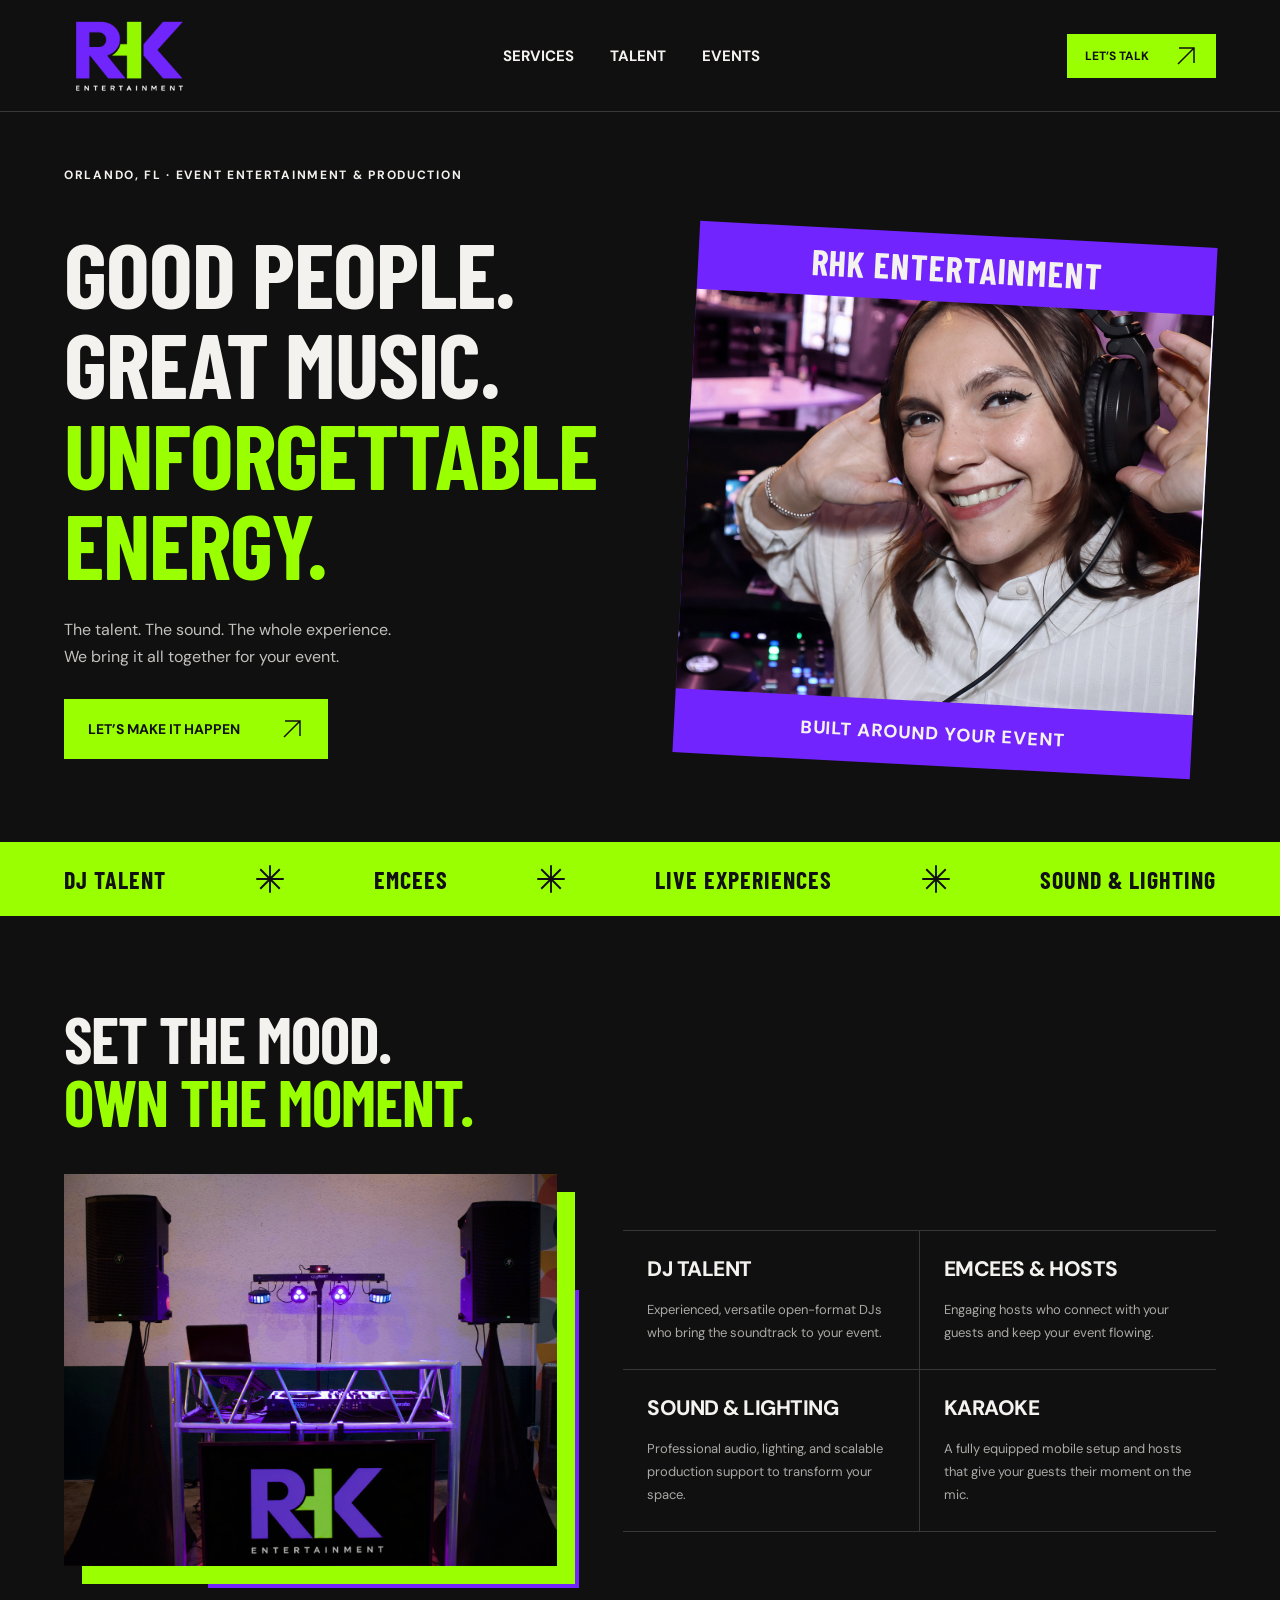
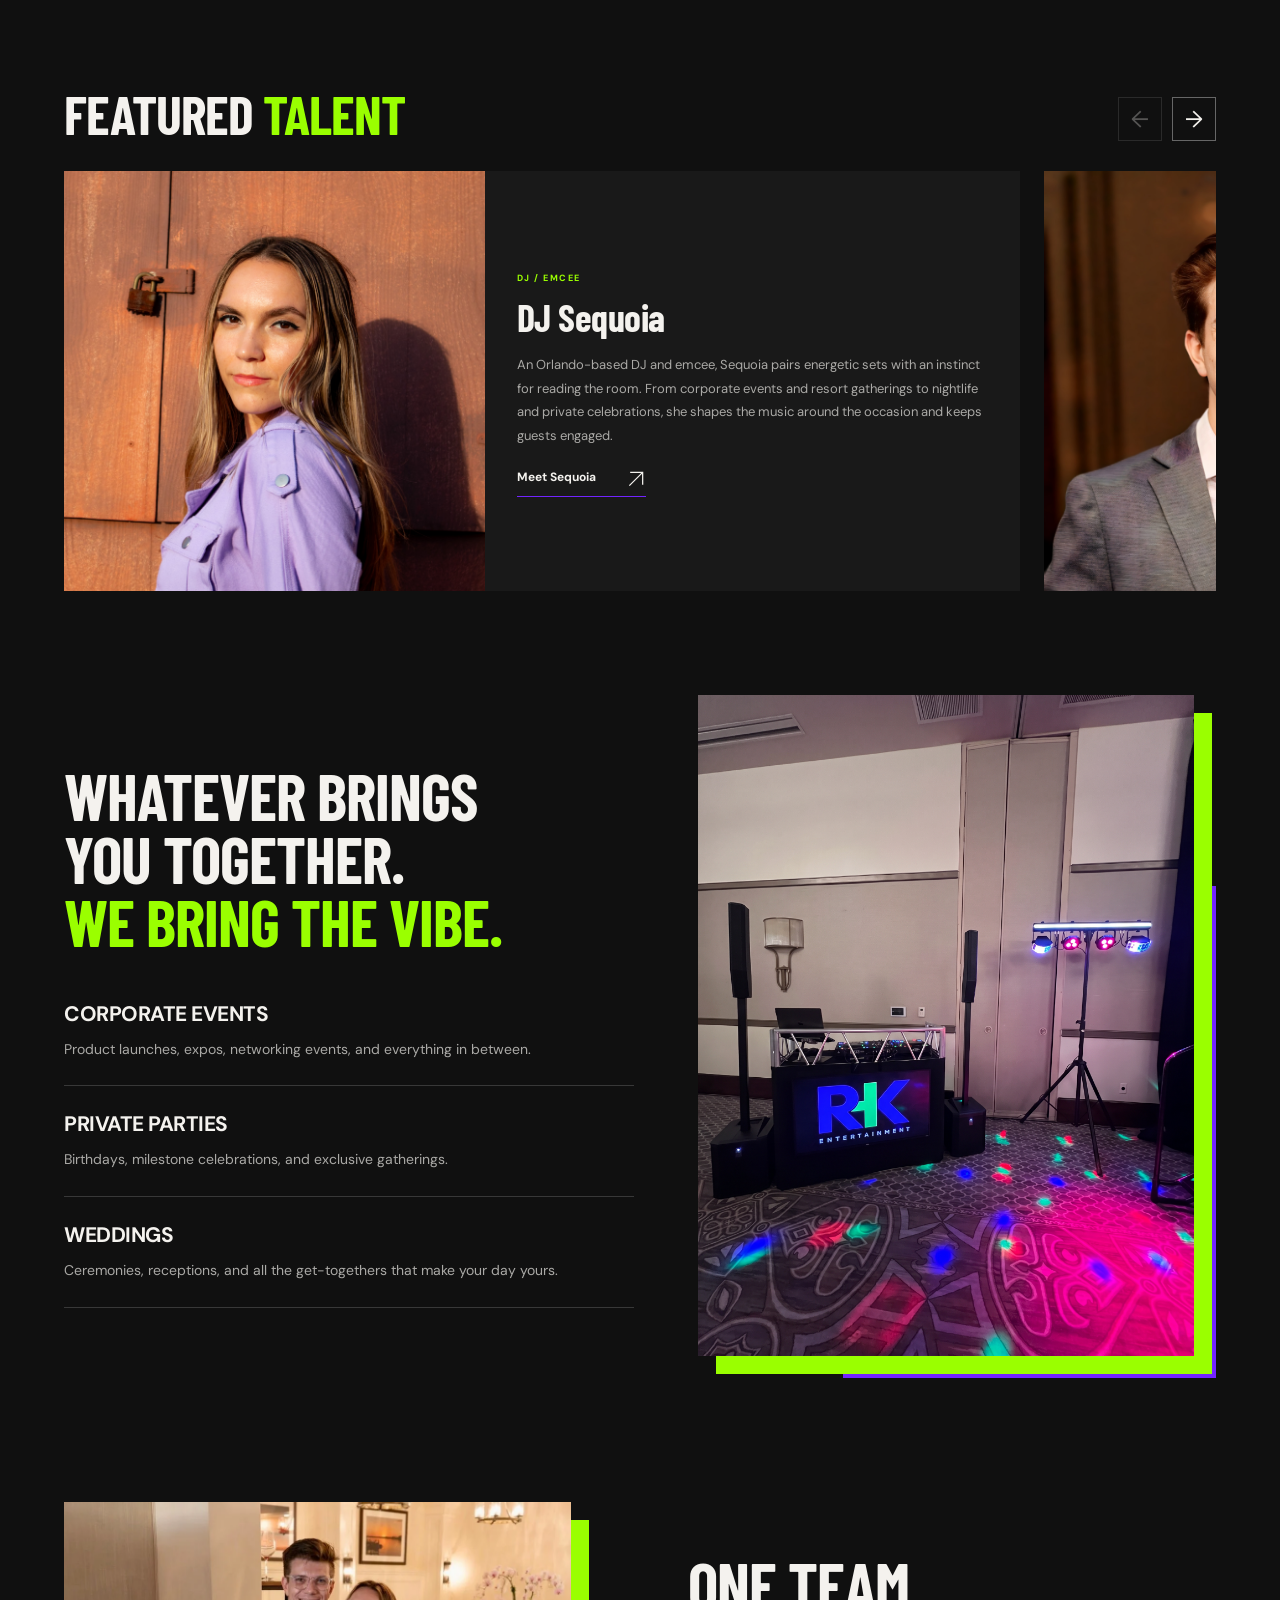
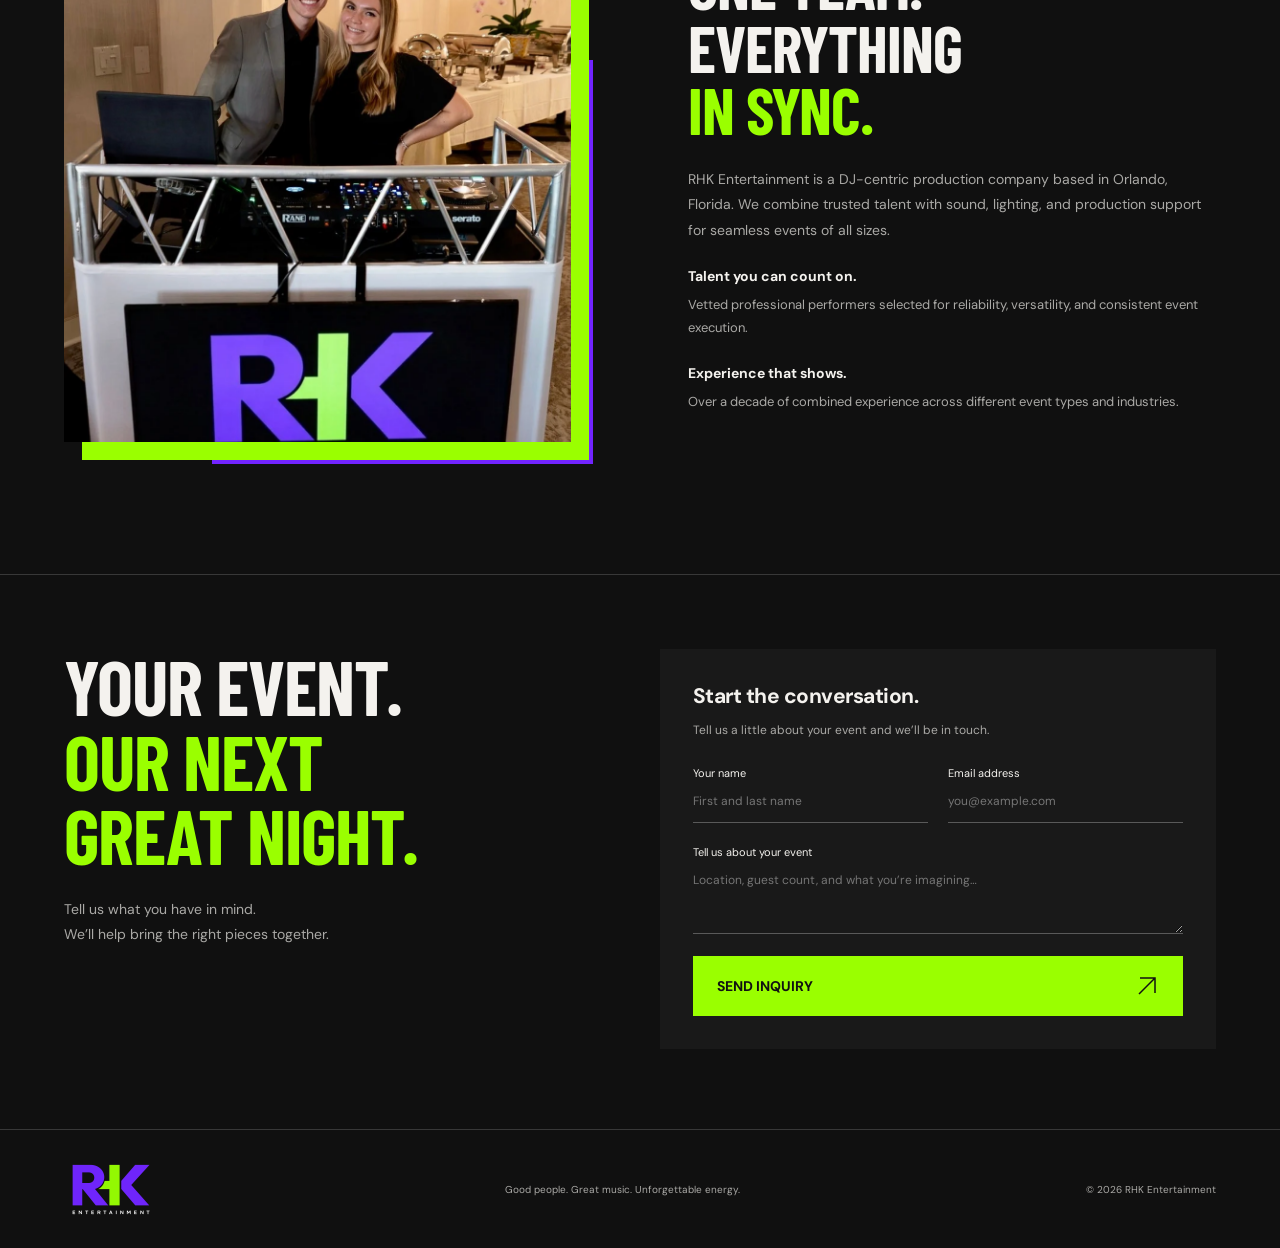
==== index.html @ c1dd676e "Use transparent RHK favicon artwork" ====
<!doctype html>
<html lang="en"><head><meta charset="utf-8"><meta name="viewport" content="width=device-width, initial-scale=1"><meta name="description" content="RHK Entertainment brings DJs, emcees, sound, lighting, and production support to corporate events, private parties, and weddings in Orlando."><title>RHK Entertainment | Event Entertainment & Production</title><link rel="stylesheet" href="styles.css?v=events-compact-5">
<meta property="og:type" content="website">
<meta property="og:site_name" content="RHK Entertainment">
<meta property="og:title" content="RHK Entertainment | Event Entertainment &amp; Production">
<meta property="og:description" content="DJs, emcees, sound, lighting, and production for your next event.">
<meta property="og:image" content="https://main.d2kt6xsh0wzkh1.amplifyapp.com/assets/rhk-share-logo.png">
<meta property="og:image:type" content="image/png">
<meta property="og:image:width" content="3040">
<meta property="og:image:height" content="1856">
<meta property="og:image:alt" content="RHK Entertainment logo on a black background">
<meta name="twitter:card" content="summary_large_image">
<meta name="twitter:title" content="RHK Entertainment | Event Entertainment &amp; Production">
<meta name="twitter:description" content="DJs, emcees, sound, lighting, and production for your next event.">
<meta name="twitter:image" content="https://main.d2kt6xsh0wzkh1.amplifyapp.com/assets/rhk-share-logo.png">
<meta name="twitter:image:alt" content="RHK Entertainment logo on a black background">
<link rel="icon" type="image/png" sizes="32x32" href="assets/favicon-32.png?v=2">
<link rel="apple-touch-icon" sizes="180x180" href="assets/apple-touch-icon.png?v=2">
</head>
<body>
<header><a class="brand" href="#home" aria-label="RHK Entertainment home"><img src="assets/logo-white.png" alt="RHK Entertainment"></a><nav aria-label="Main navigation"><a href="#services">SERVICES</a><a href="#talent">TALENT</a><a href="#events">EVENTS</a></nav><a class="button small" href="#contact">LET’S TALK <svg class="icon icon-arrow" viewBox="0 0 24 24" fill="none" stroke="currentColor" stroke-width="1.5" aria-hidden="true" focusable="false"><path d="M4 20 20 4M5 4h15v15"/></svg></a></header>
<main><section class="hero wrap" id="home"><div class="eyebrow">ORLANDO, FL · EVENT ENTERTAINMENT & PRODUCTION</div><div class="hero-grid"><div><h1>Good people.<br>Great music.<br><em>Unforgettable<br>energy.</em></h1><p class="intro">The talent. The sound. The whole experience.<br>We bring it all together for your event.</p><a class="button" href="#contact">LET’S MAKE IT HAPPEN <svg class="icon icon-arrow" viewBox="0 0 24 24" fill="none" stroke="currentColor" stroke-width="1.5" aria-hidden="true" focusable="false"><path d="M4 20 20 4M5 4h15v15"/></svg></a></div><div class="hero-art"><div class="image-top"><span>RHK ENTERTAINMENT</span></div><div class="photo dj" role="img" aria-label="DJ performing at a live event with purple lighting"></div><div class="image-bottom"><span>BUILT AROUND YOUR EVENT</span></div></div></div></section>
<div class="ticker" aria-label="DJ talent, emcees, live experiences"><span>DJ TALENT</span><svg class="icon icon-star" viewBox="0 0 24 24" fill="none" stroke="currentColor" stroke-width="1.5" aria-hidden="true" focusable="false"><path d="M12 1v22M1 12h22M4.2 4.2l15.6 15.6M4.2 19.8 19.8 4.2"/></svg><span>EMCEES</span><svg class="icon icon-star" viewBox="0 0 24 24" fill="none" stroke="currentColor" stroke-width="1.5" aria-hidden="true" focusable="false"><path d="M12 1v22M1 12h22M4.2 4.2l15.6 15.6M4.2 19.8 19.8 4.2"/></svg><span>LIVE EXPERIENCES</span><svg class="icon icon-star" viewBox="0 0 24 24" fill="none" stroke="currentColor" stroke-width="1.5" aria-hidden="true" focusable="false"><path d="M12 1v22M1 12h22M4.2 4.2l15.6 15.6M4.2 19.8 19.8 4.2"/></svg><span>SOUND & LIGHTING</span></div>
<section class="wrap services" id="services"><div class="section-head"><div><h2>SET THE MOOD.<br><span>OWN THE MOMENT.</span></h2></div></div><div class="services-layout"><div class="section-photo-frame services-photo-frame"><img class="services-image" src="assets/services-setup.png" alt="RHK Entertainment DJ booth with speakers and purple lighting" loading="lazy"></div><div class="service-grid"><article><h3>DJ TALENT</h3><p>Experienced, versatile open-format DJs who bring the soundtrack to your event.</p></article><article><h3>EMCEES & HOSTS</h3><p>Engaging hosts who connect with your guests and keep your event flowing.</p></article><article><h3>SOUND & LIGHTING</h3><p>Professional audio, lighting, and scalable production support to transform your space.</p></article><article><h3>KARAOKE</h3><p>A fully equipped mobile setup and hosts that give your guests their moment on the mic.</p></article></div></div></section>
<section class="wrap talent" id="talent" aria-labelledby="talent-title"><div class="talent-heading"><div><h2 id="talent-title">FEATURED <em>TALENT</em></h2></div><div class="talent-controls"><button type="button" id="talent-prev" aria-label="Previous artist" aria-controls="talent-track">←</button><button type="button" id="talent-next" aria-label="Next artist" aria-controls="talent-track">→</button></div></div><div class="talent-track" id="talent-track" tabindex="0" role="region" aria-label="Featured artists — scroll horizontally"><article class="talent-card"><img class="talent-photo sequoia-photo" src="assets/sequoia-portrait.jpg" alt="DJ Sequoia wearing a purple jacket" loading="lazy" width="2048" height="1737"><div class="talent-bio"><span class="talent-role">DJ / EMCEE</span><h3>DJ Sequoia</h3><p>An Orlando-based DJ and emcee, Sequoia pairs energetic sets with an instinct for reading the room. From corporate events and resort gatherings to nightlife and private celebrations, she shapes the music around the occasion and keeps guests engaged.</p><a href="https://www.djsequoia.com/" target="_blank" rel="noopener noreferrer">Meet Sequoia <svg class="icon icon-arrow" viewBox="0 0 24 24" fill="none" stroke="currentColor" stroke-width="1.5" aria-hidden="true" focusable="false"><path d="M4 20 20 4M5 4h15v15"/></svg></a></div></article><article class="talent-card"><img class="talent-photo alec-photo" src="assets/alec-portrait.png" alt="Alec Jones smiling in a gray suit" loading="lazy" width="1000" height="1000"><div class="talent-bio"><span class="talent-role">EMCEE / HOST</span><h3>Alec Jones</h3><p>Alec Jones is an engaging emcee and host who brings warmth, confidence, and clear communication to every event. He keeps programs moving, connects with the room, and helps create a welcoming experience for guests from the first introduction to the final moment.</p></div></article></div></section>
<section class="events" id="events"><div class="wrap"><div class="events-grid"><div class="events-copy"><h2>WHATEVER BRINGS<br>YOU TOGETHER.<br><em>WE BRING THE VIBE.</em></h2><div class="event-list"><article><div><h3>CORPORATE EVENTS</h3><p>Product launches, expos, networking events, and everything in between.</p></div></article><article><div><h3>PRIVATE PARTIES</h3><p>Birthdays, milestone celebrations, and exclusive gatherings.</p></div></article><article><div><h3>WEDDINGS</h3><p>Ceremonies, receptions, and all the get-togethers that make your day yours.</p></div></article></div></div><div class="section-photo-frame events-photo-frame"><img class="events-image" src="assets/events-setup.png" alt="RHK Entertainment event setup with colorful lighting across the dance floor" loading="lazy"></div></div></div></section>
<section class="wrap about" id="about"><div class="about-images single-about-photo"><div class="photo team-photo" role="img" aria-label="Alec Jones and DJ Sequoia together behind the DJ booth at an event"></div></div><div class="about-copy"><h2>ONE TEAM.<br>EVERYTHING<br><span>IN SYNC.</span></h2><div class="about-text"><p>RHK Entertainment is a DJ-centric production company based in Orlando, Florida. We combine trusted talent with sound, lighting, and production support for seamless events of all sizes.</p><div class="about-point"><b>Talent you can count on.</b><p>Vetted professional performers selected for reliability, versatility, and consistent event execution.</p></div><div class="about-point"><b>Experience that shows.</b><p>Over a decade of combined experience across different event types and industries.</p></div></div></div></section>
<section class="contact wrap" id="contact"><div><h2>YOUR EVENT.<br><em>OUR NEXT<br>GREAT NIGHT.</em></h2><p>Tell us what you have in mind.<br>We’ll help bring the right pieces together.</p></div><form id="inquiry"><div class="form-top"><h3>Start the conversation.</h3><p>Tell us a little about your event and we’ll be in touch.</p></div><div class="form-row"><label>Your name<input name="name" autocomplete="name" placeholder="First and last name" required></label><label>Email address<input type="email" name="email" autocomplete="email" placeholder="you@example.com" required></label></div><label>Tell us about your event<textarea name="details" rows="3" placeholder="Location, guest count, and what you’re imagining…" required></textarea></label><button class="button" type="submit">SEND INQUIRY <svg class="icon icon-arrow" viewBox="0 0 24 24" fill="none" stroke="currentColor" stroke-width="1.5" aria-hidden="true" focusable="false"><path d="M4 20 20 4M5 4h15v15"/></svg></button><p id="form-status" role="status" aria-live="polite"></p></form></section></main>
<footer class="wrap"><img src="assets/logo-white.png" alt="RHK Entertainment"><p>Good people. Great music. Unforgettable energy.</p><span>© <span id="year">2026</span> RHK Entertainment</span></footer><script src="script.js?v=contact-4"></script></body></html>
---- styles.css ----
@import url('https://fonts.googleapis.com/css2?family=Barlow+Condensed:wght@600;700;800&family=DM+Sans:wght@400;500;600;700;800&display=swap');
:root{--bg:#101010;--panel:#191919;--ink:#f4f2ee;--muted:#aaa9a6;--lime:#9aff00;--purple:#7224ff;--line:#383838}*{box-sizing:border-box}html{scroll-behavior:smooth;scroll-padding-top:100px}body{margin:0;background:var(--bg);color:var(--ink);font-family:'DM Sans',Arial,sans-serif}a{color:inherit;text-decoration:none}button,input,select,textarea{font:inherit}a:focus-visible,button:focus-visible{outline:3px solid var(--lime);outline-offset:6px}.wrap{max-width:1360px;padding:0 64px;margin:auto}header{height:112px;display:flex;align-items:center;justify-content:space-between;gap:32px;padding:16px 64px;border-bottom:1px solid var(--line);max-width:1536px;margin:auto}.brand img{width:132px;display:block}nav{display:flex;gap:36px;font-size:13px}nav a:hover{color:var(--lime)}.button{display:inline-flex;justify-content:space-between;align-items:center;gap:40px;background:var(--lime);color:#111;padding:18px 24px;font-weight:700;font-size:14px;border:0;cursor:pointer}.button:hover{background:#b4ff40}.button span{font-size:22px}.button.small{padding:10px 18px;font-size:12px;gap:25px}.hero{padding-top:54px;padding-bottom:76px}.eyebrow{font-size:10px;font-weight:700;letter-spacing:1.9px;display:flex;align-items:center;gap:10px}.dot{width:7px;height:7px;background:var(--lime);border-radius:50%}.hero-grid{display:grid;grid-template-columns:1.08fr 1fr;gap:50px;align-items:center;margin-top:34px}h1,h2,h3,p{margin:0}h1,h2{font-family:'Barlow Condensed','Arial Narrow',Impact,sans-serif;font-weight:700;letter-spacing:-1px;line-height:.98}h1{font-size:clamp(65px,7.2vw,104px);text-transform:uppercase}em{font-style:normal;color:var(--lime)}.intro{font-size:16px;line-height:1.7;color:#c3c1be;margin:28px 0}.hero-art{position:relative;transform:rotate(3deg);margin:15px 12px 0 0;background:var(--purple)}.image-top,.image-bottom{display:flex;justify-content:space-between;padding:17px 20px;font-size:10px;font-weight:700;letter-spacing:1.8px}.image-bottom{padding:21px 20px}.photo{background-image:url('assets/flyer.png');background-repeat:no-repeat;background-size:365% auto}.dj{height:400px;background-position:10.5% 43%;filter:saturate(.8)}.art-label{position:absolute;bottom:61px;left:-30px;padding:14px 20px;background:var(--lime);color:#111;font-family:'Barlow Condensed',Impact,sans-serif;font-size:31px;line-height:.95;transform:rotate(-7deg)}.art-label b{font-size:43px}.ticker{display:flex;justify-content:space-around;align-items:center;gap:24px;padding:22px 32px;background:var(--lime);color:#111;font-family:'Barlow Condensed',Impact,sans-serif;font-size:24px;font-weight:700;letter-spacing:1px}.ticker i{font-style:normal;font-size:30px}.services{padding-top:92px;padding-bottom:100px}.section-head{display:flex;justify-content:space-between;align-items:end;gap:40px}h2{font-size:64px;margin-top:24px}h2 span{color:#92928d}.section-head>p{max-width:310px;font-size:15px;line-height:1.8;color:var(--muted)}.service-grid{display:grid;grid-template-columns:repeat(4,1fr);margin-top:50px;border-top:1px solid var(--line);border-bottom:1px solid var(--line)}.service-grid article{padding:28px 23px 30px;border-right:1px solid var(--line)}.service-grid article:first-child{padding-left:0}.service-grid article:last-child{border:0}.number{color:var(--lime);font-size:12px}h3{font-size:21px;letter-spacing:-.5px}.service-grid h3{margin:26px 0 15px}.service-grid p{font-size:13px;line-height:1.8;color:var(--muted);min-height:94px}.service-word{font-size:9px;letter-spacing:1.3px;display:block;margin-top:28px;font-weight:700}.events{background:var(--bg);padding:12px 0 14px}.events-grid{display:grid;grid-template-columns:1.15fr 1fr;gap:70px}.events h2{font-size:64px}.event-list article{display:flex;gap:25px;padding:24px 0;border-bottom:1px solid var(--line)}.event-list article:first-child{padding-top:14px}.event-list article>span{font-size:11px;padding-top:5px;color:var(--lime)}.event-list p{font-size:14px;line-height:1.7;margin-top:10px;color:var(--muted)}.about{display:grid;grid-template-columns:1fr 1fr;gap:95px;padding-top:110px;padding-bottom:110px;align-items:center}.about-images{position:relative;min-height:500px}.host{position:absolute;width:79%;height:320px;left:0;top:0;background-position:49.8% 41%}.gear{position:absolute;width:72%;height:245px;right:0;bottom:28px;background-position:89% 42%;border:9px solid var(--bg)}.about-images>span{position:absolute;bottom:0;font-size:9px;letter-spacing:1.6px;color:var(--muted)}.about h2{margin-bottom:25px}.about p{font-size:14px;line-height:1.8;color:var(--muted)}.about-point{margin-top:22px}.about-point b{font-size:14px}.about-point p{margin-top:7px;font-size:13px}.contact{padding-top:74px;padding-bottom:80px;border-top:1px solid var(--line);display:grid;grid-template-columns:1fr 1.1fr;gap:90px}.contact h2{font-size:76px}.contact p{font-size:14px;line-height:1.8;color:var(--muted);margin-top:24px}.phone{display:block;font-size:23px;margin-top:28px}.location{font-size:10px;letter-spacing:1.6px;display:block;margin-top:18px;color:var(--muted)}form{background:var(--panel);padding:33px}.form-top p{font-size:12px;margin:10px 0 24px}.form-row{display:grid;grid-template-columns:1fr 1fr;gap:20px}label{display:block;font-size:11px;margin-bottom:22px}input,select,textarea{display:block;width:100%;min-width:0;color:var(--ink);background:transparent;border:0;border-bottom:1px solid #595959;border-radius:0;padding:13px 0;font-size:12px;outline-offset:3px}select option{background:#222}textarea{resize:vertical}input:focus,select:focus,textarea:focus{outline:1px solid var(--lime)}form .button{width:100%}#form-status:empty{display:none}footer{display:flex;align-items:center;justify-content:space-between;gap:25px;padding-top:30px!important;padding-bottom:30px!important;border-top:1px solid var(--line)}footer img{width:95px}footer p,footer>span{font-size:10px;color:var(--muted)}
@media(min-width:1400px){.dj{height:450px}}@media(max-width:1050px){.wrap{padding-left:35px;padding-right:35px}header{padding:16px 35px}.hero-grid{gap:30px}h1{font-size:76px}.dj{height:330px}.service-grid{grid-template-columns:repeat(2,1fr)}.service-grid article{padding:25px!important;border-bottom:1px solid var(--line)}.service-grid article:nth-child(2){border-right:0}.service-grid p{min-height:0}.about{gap:40px}.events-grid{gap:35px}.contact{gap:35px}.contact h2{font-size:64px}}@media(max-width:700px){html{scroll-padding-top:20px}.wrap{padding-left:24px;padding-right:24px}header{height:91px;padding:12px 24px;gap:15px}.brand img{width:106px}nav{display:none}.hero{padding-top:35px;padding-bottom:48px}.eyebrow{font-size:8px;letter-spacing:1.1px}.hero-grid{grid-template-columns:1fr;gap:40px;margin-top:28px}h1{font-size:clamp(58px,13vw,85px)}.intro{font-size:14px}.hero-art{margin:0 7px 0 14px}.dj{height:310px;background-position:10.5% 42%}.art-label{left:-20px}.ticker{flex-wrap:wrap;gap:12px 24px;padding:18px;font-size:18px}.ticker i{display:block;flex-shrink:0}.services{padding-top:56px;padding-bottom:56px}.section-head{display:block}.section-head>p{margin-top:24px}h2,.events h2{font-size:52px}.service-grid{margin-top:30px}.service-grid article{padding:22px 12px!important}.service-grid h3{font-size:18px}.service-grid p{font-size:12px}.service-word{font-size:8px;letter-spacing:.5px}.events{padding:8px 0}.events-grid{grid-template-columns:1fr;gap:24px}.about{grid-template-columns:1fr;padding-top:60px;padding-bottom:60px;gap:36px}.about-images{min-height:380px}.host{height:260px}.gear{height:210px}.contact{grid-template-columns:1fr;gap:35px;padding-top:50px;padding-bottom:50px}.contact h2{font-size:62px}form{padding:25px 20px}.form-row{gap:15px}footer{flex-wrap:wrap}footer p{max-width:170px}footer>span{width:100%}}@media(prefers-reduced-motion:reduce){html{scroll-behavior:auto}}

/* Featured artist carousel */
.talent{padding-top:0;padding-bottom:76px}.talent-heading{display:flex;justify-content:space-between;align-items:end;gap:20px;margin-bottom:30px}.talent h2{font-size:54px;margin-top:15px}.talent-controls{display:flex;gap:10px}.talent-controls button{width:44px;height:44px;background:transparent;border:1px solid #666;color:var(--ink);font-size:23px;cursor:pointer}.talent-controls button:hover:not(:disabled){background:var(--lime);color:#111;border-color:var(--lime)}.talent-controls button:disabled{opacity:.3;cursor:default}.talent-track{display:flex;gap:24px;overflow-x:auto;scroll-snap-type:x mandatory;scrollbar-width:thin;scrollbar-color:var(--purple) #272727;padding-bottom:16px;overscroll-behavior-x:contain}.talent-track:focus-visible{outline:2px solid var(--lime);outline-offset:5px}.talent-card{flex:0 0 83%;display:grid;grid-template-columns:44% 56%;background:var(--panel);scroll-snap-align:start;overflow:hidden;min-width:0}.talent-photo{display:block;width:100%;height:100%;min-height:300px;object-fit:cover;object-position:54% center}.talent-bio{padding:32px;align-self:center}.talent-role{font-size:9px;font-weight:700;letter-spacing:1.5px;color:var(--lime)}.talent-bio h3{font-family:'Barlow Condensed',Impact,sans-serif;font-size:38px;margin:12px 0 16px;line-height:1.05}.talent-bio p{font-size:13px;line-height:1.8;color:var(--muted)}.talent-bio a{display:inline-flex;gap:30px;border-bottom:1px solid var(--purple);padding-bottom:7px;margin-top:22px;font-size:12px;font-weight:700}.talent-bio a:hover{color:var(--lime)}.talent-silhouette{position:relative;display:flex;align-items:end;justify-content:center;background:#21172e;min-height:300px}.talent-silhouette svg{width:75%;max-height:270px;fill:#533778}.talent-silhouette>span{position:absolute;top:23px;left:23px;font-size:10px;letter-spacing:2px;color:#c7b0e5}.placeholder-note{display:block;color:#aaa;font-size:11px;margin-top:22px}.talent-hint{font-size:9px;letter-spacing:1.4px;color:var(--muted);margin-top:13px}.talent-hint span{margin-left:12px;color:var(--lime)}
@media(max-width:1050px){nav{gap:20px}.talent-card{flex-basis:90%}.talent-bio{padding:24px}.talent-photo{min-height:320px}}
@media(max-width:700px){.talent{padding-bottom:50px}.talent h2{font-size:44px}.talent-controls button{width:38px;height:38px}.talent-card{flex-basis:90%;grid-template-columns:1fr;grid-template-rows:230px 1fr}.talent-photo{height:230px;min-height:0;object-position:50% 40%}.talent-silhouette{min-height:0;height:230px}.talent-silhouette svg{height:210px}.talent-bio{padding:24px}.talent-bio h3{font-size:33px}.talent-track{gap:16px}}

/* Original event photographs replace the temporary flyer crops. */
.photo{background-size:cover}
.dj{background-image:url('assets/hero-sequoia-edited.png');background-position:62% center;filter:none}
.host{background-image:url('assets/live-event.webp');background-position:center}
.gear{background-image:url('assets/sound-lighting.jpg');background-position:center}
@media(max-width:700px){.dj{background-position:42% center}.host{background-position:center}.gear{background-position:center}}

/* Requested homepage refinements. */
.hero>.eyebrow{font-size:12px;line-height:1.6;letter-spacing:1.7px}
.image-top{justify-content:center;font-size:12px;text-align:center}
.service-grid h3{font-weight:800;margin-top:0}
@media(max-width:700px){.hero>.eyebrow{font-size:10px;letter-spacing:1.2px}}

/* Second annotation pass: simplified labels and consistent heading emphasis. */
.services h2 span,.about h2 span{color:var(--lime)}
.services h2,.events h2,.about h2,.contact h2,.talent h2{margin-top:0}
.image-top{font-family:'Barlow Condensed','Arial Narrow',Impact,sans-serif;font-size:clamp(22px,3vw,36px);font-weight:700;letter-spacing:1px;padding:14px 12px;line-height:1.1}
.image-bottom{justify-content:center;text-align:center;font-size:18px;font-weight:800;line-height:1.25;letter-spacing:1px}
.service-grid p{min-height:0}
@media(max-width:700px){.image-top{font-size:clamp(24px,6vw,36px)}}

header nav{font-size:15px;font-weight:700}

/* Keep every separator visible, including on narrow screens. */
@media(max-width:700px){
 .ticker{display:grid;grid-template-columns:minmax(0,1fr) auto minmax(0,1fr) auto minmax(0,1.4fr) auto minmax(0,1.4fr);gap:clamp(4px,1.5vw,12px);padding:18px 12px;font-size:clamp(12px,2.6vw,18px);letter-spacing:0;text-align:center}
 .ticker i{display:block;font-size:clamp(16px,3.6vw,25px);line-height:1}
 .ticker span{min-width:0;overflow-wrap:anywhere}
}

.alec-photo{object-position:50% 25%;max-height:420px}
@media(max-width:700px){.alec-photo{object-position:50% 22%;max-height:230px}}

.alec-photo{object-position:50% 50%}
@media(max-width:700px){.alec-photo{object-position:50% 40%}}

.sequoia-photo{object-position:55% 35%}
.alec-photo{object-position:50% 35%}
@media(max-width:700px){.sequoia-photo{object-position:55% 30%}.alec-photo{object-position:50% 25%}}

@media(max-width:700px){.dj{background-position:68% center}}

/* Single team photograph for the About section. */
.single-about-photo{min-height:0;position:relative;padding:0 22px 22px 0}
.single-about-photo::after{content:"";position:absolute;right:0;bottom:0;width:72%;height:72%;background:var(--purple);z-index:0}
.team-photo{position:relative;z-index:1;width:100%;height:540px;background-image:url('assets/rhk-team-branded.png');background-size:cover;background-position:center 46%;box-shadow:18px 18px 0 var(--lime)}
@media(max-width:700px){.single-about-photo{padding:0 12px 12px 0}.team-photo{height:430px;box-shadow:12px 12px 0 var(--lime);background-position:center 42%}.single-about-photo::after{width:75%;height:65%}}

/* Services and events photography. */
.services-layout{display:grid;grid-template-columns:1fr 1.15fr;gap:44px;align-items:center;margin-top:40px}
.services-image{display:block;width:100%;height:auto;border:0}
.services-layout .service-grid{grid-template-columns:repeat(2,minmax(0,1fr));margin-top:0}
.services-layout .service-grid article{padding:24px!important;border-bottom:1px solid var(--line)}
.services-layout .service-grid article:nth-child(2n){border-right:0}
.services-layout .service-grid article:nth-last-child(-n+2){border-bottom:0}
.events-grid{grid-template-columns:1.1fr 1fr;align-items:center;gap:64px}
.events-copy{min-width:0}
.events-copy .event-list{margin-top:32px}
.events-image{display:block;width:100%;height:auto;border:0}
@media(max-width:1050px){.services-layout{grid-template-columns:1fr;gap:28px}.services-image{max-width:660px;margin:auto}.events-grid{gap:30px}.events h2{font-size:clamp(40px,5.5vw,64px)}}
@media(max-width:700px){.services-layout{margin-top:28px}.services-layout .service-grid article{padding:22px 12px!important}.events-grid{grid-template-columns:1fr;gap:32px}.events h2{font-size:52px}.events-image{max-height:600px;object-fit:cover;object-position:center bottom}}

/* Mobile reading order: title, photograph, supporting copy. */
@media(max-width:700px){
 .about-copy,.events-copy{display:contents}
 .about{grid-template-areas:"heading" "photo" "copy"}
 .about-copy>h2{grid-area:heading;margin-bottom:0}
 .about .single-about-photo{grid-area:photo}
 .about-text{grid-area:copy}
 .events-grid{grid-template-areas:"heading" "photo" "copy"}
 .events-copy>h2{grid-area:heading}
 .events-photo-frame{grid-area:photo}
 .events-copy .event-list{grid-area:copy;margin-top:0}
}

/* SVG symbols stay monochrome across desktop and mobile platforms. */
.icon{display:inline-block;width:24px;height:24px;flex-shrink:0;vertical-align:middle}
.ticker .icon-star{width:30px;height:30px}
.talent-bio .icon-arrow{width:20px;height:20px}
@media(max-width:700px){.ticker .icon-star{width:clamp(16px,3.6vw,25px);height:clamp(16px,3.6vw,25px)}}

/* Match the offset frame used by the team photograph. */
.section-photo-frame{position:relative;min-width:0;width:100%;padding:0 22px 22px 0}
.section-photo-frame::after{content:"";position:absolute;right:0;bottom:0;width:72%;height:72%;background:var(--purple);z-index:0}
.section-photo-frame>img{position:relative;z-index:1;box-shadow:18px 18px 0 var(--lime)}
@media(max-width:1050px){.services-photo-frame{max-width:682px;margin:auto}}
@media(max-width:700px){.section-photo-frame{padding:0 12px 12px 0}.section-photo-frame::after{width:75%;height:65%}.section-photo-frame>img{box-shadow:12px 12px 0 var(--lime)}}
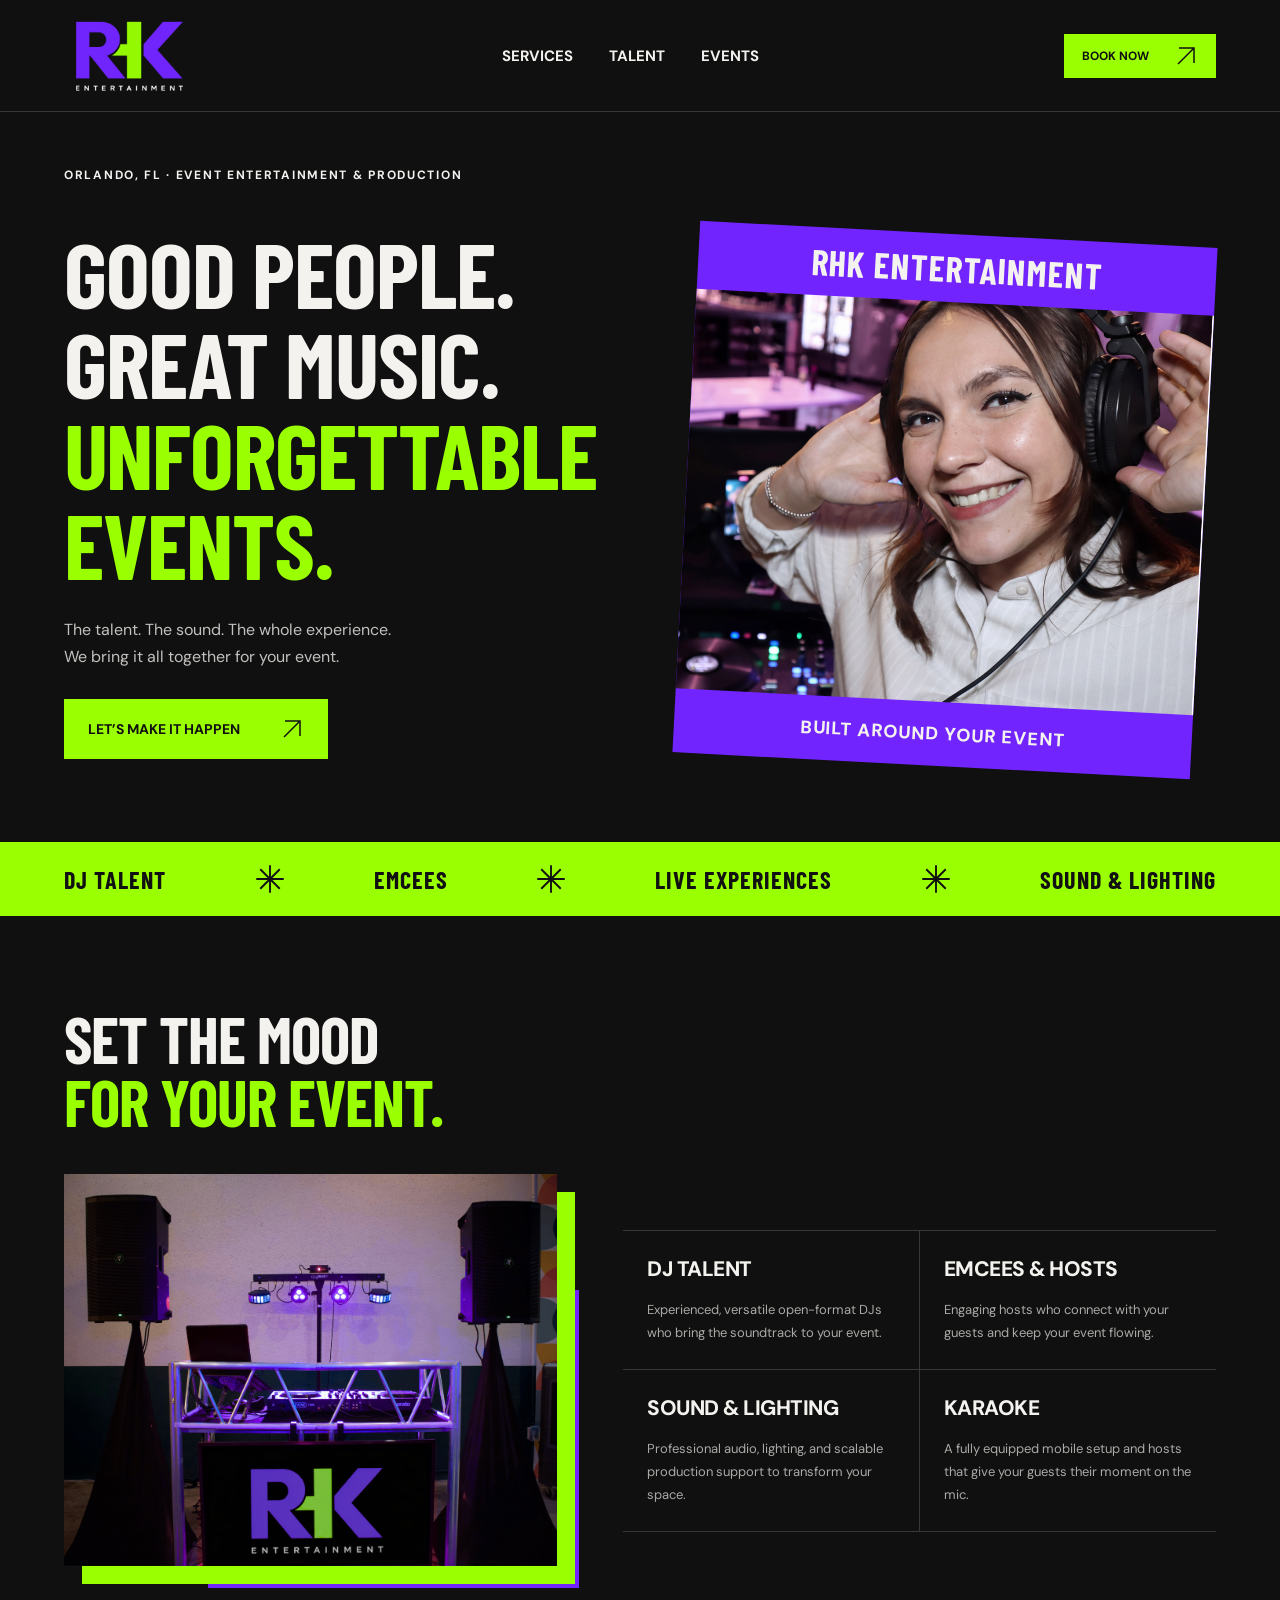
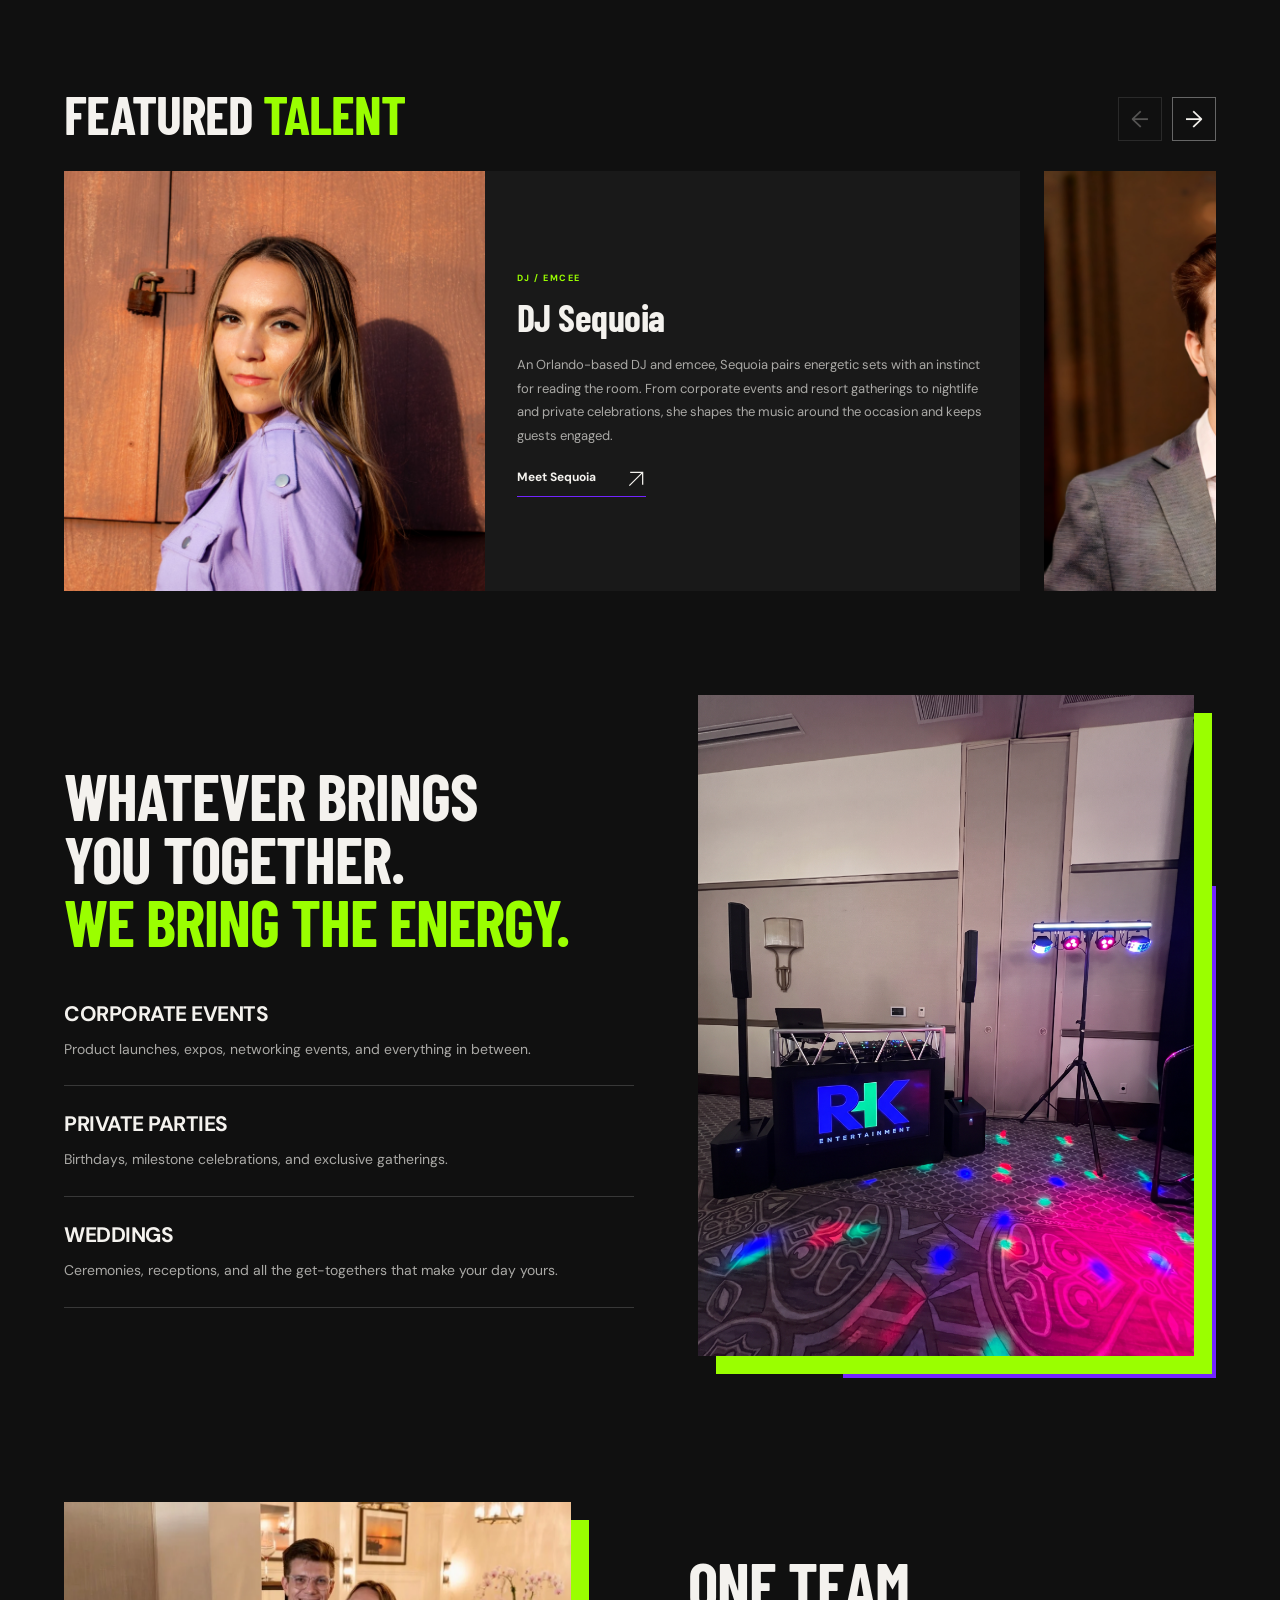
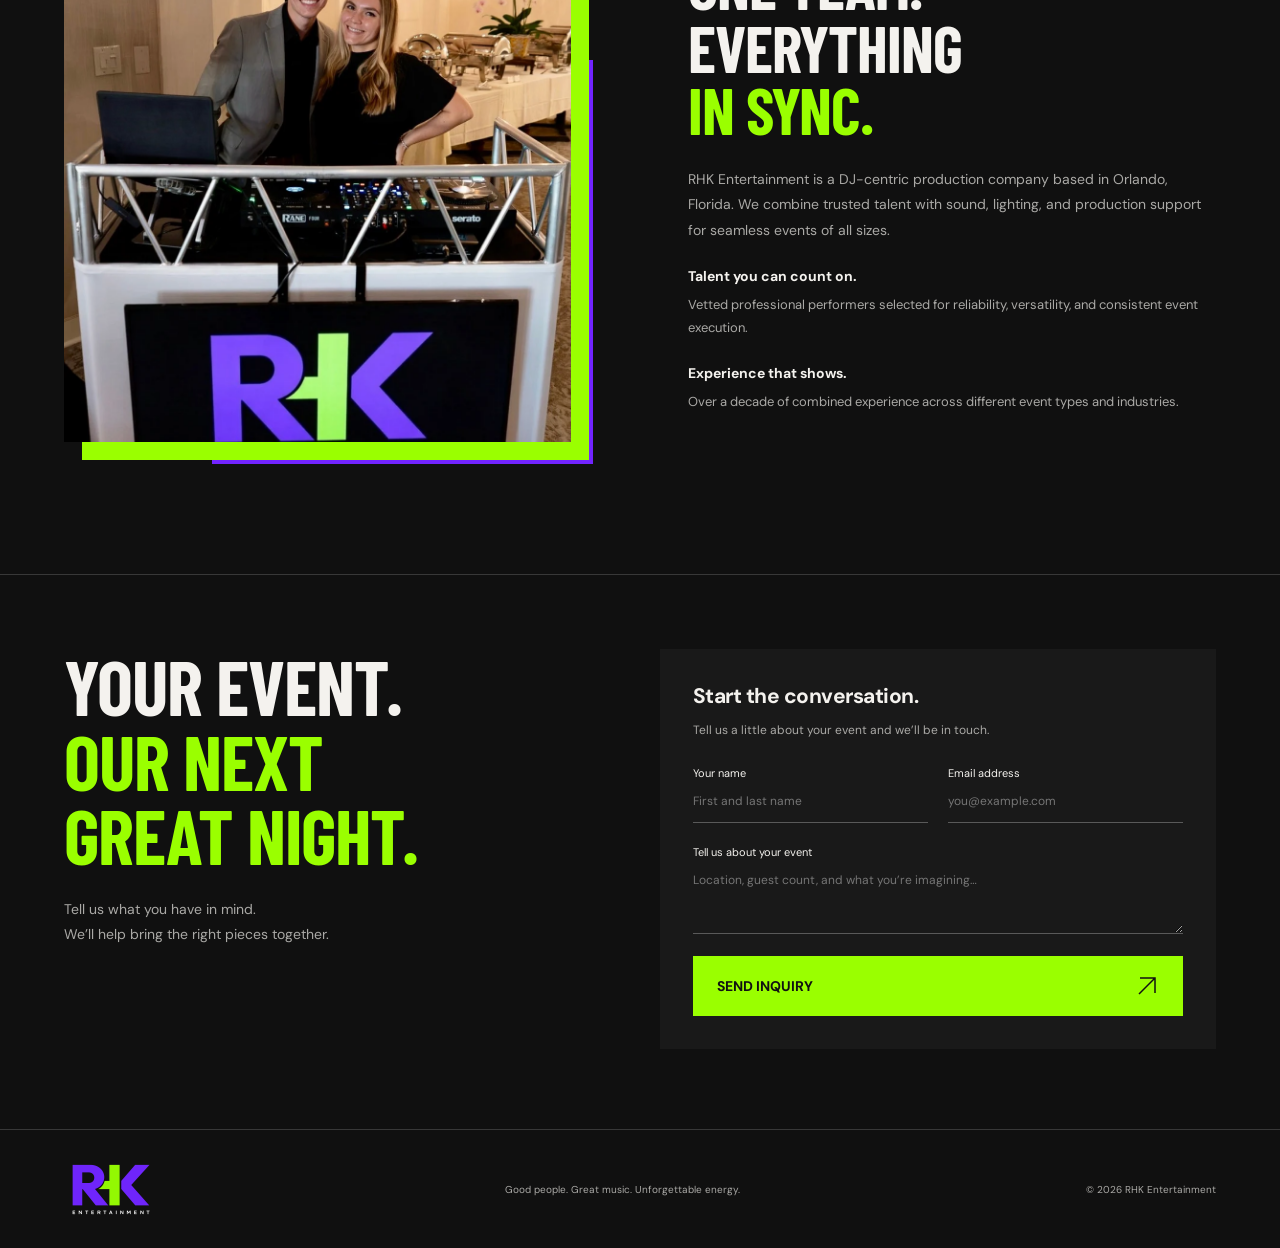
==== commit 3c788196: "Update homepage messaging" ====
--- a/index.html
+++ b/index.html
@@ -14,16 +14,20 @@
 <meta name="twitter:description" content="DJs, emcees, sound, lighting, and production for your next event.">
 <meta name="twitter:image" content="https://main.d2kt6xsh0wzkh1.amplifyapp.com/assets/rhk-share-logo.png">
 <meta name="twitter:image:alt" content="RHK Entertainment logo on a black background">
-<link rel="icon" type="image/png" sizes="32x32" href="assets/favicon-32.png?v=2">
-<link rel="apple-touch-icon" sizes="180x180" href="assets/apple-touch-icon.png?v=2">
+<link rel="icon" type="image/png" sizes="48x48" href="assets/site-icon-48.png?v=1">
+<link rel="icon" type="image/png" sizes="192x192" href="assets/site-icon-192.png?v=1">
+<link rel="icon" type="image/png" sizes="512x512" href="assets/site-icon-512.png?v=1">
+<link rel="icon" type="image/png" sizes="16x16" href="assets/favicon-16.png?v=5">
+<link rel="icon" type="image/png" sizes="32x32" href="assets/favicon-32.png?v=5">
+<link rel="apple-touch-icon" sizes="180x180" href="assets/apple-touch-icon.png?v=5">
 </head>
 <body>
-<header><a class="brand" href="#home" aria-label="RHK Entertainment home"><img src="assets/logo-white.png" alt="RHK Entertainment"></a><nav aria-label="Main navigation"><a href="#services">SERVICES</a><a href="#talent">TALENT</a><a href="#events">EVENTS</a></nav><a class="button small" href="#contact">LET’S TALK <svg class="icon icon-arrow" viewBox="0 0 24 24" fill="none" stroke="currentColor" stroke-width="1.5" aria-hidden="true" focusable="false"><path d="M4 20 20 4M5 4h15v15"/></svg></a></header>
-<main><section class="hero wrap" id="home"><div class="eyebrow">ORLANDO, FL · EVENT ENTERTAINMENT & PRODUCTION</div><div class="hero-grid"><div><h1>Good people.<br>Great music.<br><em>Unforgettable<br>energy.</em></h1><p class="intro">The talent. The sound. The whole experience.<br>We bring it all together for your event.</p><a class="button" href="#contact">LET’S MAKE IT HAPPEN <svg class="icon icon-arrow" viewBox="0 0 24 24" fill="none" stroke="currentColor" stroke-width="1.5" aria-hidden="true" focusable="false"><path d="M4 20 20 4M5 4h15v15"/></svg></a></div><div class="hero-art"><div class="image-top"><span>RHK ENTERTAINMENT</span></div><div class="photo dj" role="img" aria-label="DJ performing at a live event with purple lighting"></div><div class="image-bottom"><span>BUILT AROUND YOUR EVENT</span></div></div></div></section>
+<header><a class="brand" href="#home" aria-label="RHK Entertainment home"><img src="assets/logo-white.png" alt="RHK Entertainment"></a><nav aria-label="Main navigation"><a href="#services">SERVICES</a><a href="#talent">TALENT</a><a href="#events">EVENTS</a></nav><a class="button small" href="#contact">BOOK NOW <svg class="icon icon-arrow" viewBox="0 0 24 24" fill="none" stroke="currentColor" stroke-width="1.5" aria-hidden="true" focusable="false"><path d="M4 20 20 4M5 4h15v15"/></svg></a></header>
+<main><section class="hero wrap" id="home"><div class="eyebrow">ORLANDO, FL · EVENT ENTERTAINMENT & PRODUCTION</div><div class="hero-grid"><div><h1>Good people.<br>Great music.<br><em>Unforgettable<br>events.</em></h1><p class="intro">The talent. The sound. The whole experience.<br>We bring it all together for your event.</p><a class="button" href="#contact">LET’S MAKE IT HAPPEN <svg class="icon icon-arrow" viewBox="0 0 24 24" fill="none" stroke="currentColor" stroke-width="1.5" aria-hidden="true" focusable="false"><path d="M4 20 20 4M5 4h15v15"/></svg></a></div><div class="hero-art"><div class="image-top"><span>RHK ENTERTAINMENT</span></div><div class="photo dj" role="img" aria-label="DJ performing at a live event with purple lighting"></div><div class="image-bottom"><span>BUILT AROUND YOUR EVENT</span></div></div></div></section>
 <div class="ticker" aria-label="DJ talent, emcees, live experiences"><span>DJ TALENT</span><svg class="icon icon-star" viewBox="0 0 24 24" fill="none" stroke="currentColor" stroke-width="1.5" aria-hidden="true" focusable="false"><path d="M12 1v22M1 12h22M4.2 4.2l15.6 15.6M4.2 19.8 19.8 4.2"/></svg><span>EMCEES</span><svg class="icon icon-star" viewBox="0 0 24 24" fill="none" stroke="currentColor" stroke-width="1.5" aria-hidden="true" focusable="false"><path d="M12 1v22M1 12h22M4.2 4.2l15.6 15.6M4.2 19.8 19.8 4.2"/></svg><span>LIVE EXPERIENCES</span><svg class="icon icon-star" viewBox="0 0 24 24" fill="none" stroke="currentColor" stroke-width="1.5" aria-hidden="true" focusable="false"><path d="M12 1v22M1 12h22M4.2 4.2l15.6 15.6M4.2 19.8 19.8 4.2"/></svg><span>SOUND & LIGHTING</span></div>
-<section class="wrap services" id="services"><div class="section-head"><div><h2>SET THE MOOD.<br><span>OWN THE MOMENT.</span></h2></div></div><div class="services-layout"><div class="section-photo-frame services-photo-frame"><img class="services-image" src="assets/services-setup.png" alt="RHK Entertainment DJ booth with speakers and purple lighting" loading="lazy"></div><div class="service-grid"><article><h3>DJ TALENT</h3><p>Experienced, versatile open-format DJs who bring the soundtrack to your event.</p></article><article><h3>EMCEES & HOSTS</h3><p>Engaging hosts who connect with your guests and keep your event flowing.</p></article><article><h3>SOUND & LIGHTING</h3><p>Professional audio, lighting, and scalable production support to transform your space.</p></article><article><h3>KARAOKE</h3><p>A fully equipped mobile setup and hosts that give your guests their moment on the mic.</p></article></div></div></section>
+<section class="wrap services" id="services"><div class="section-head"><div><h2>SET THE MOOD<br><span>FOR YOUR EVENT.</span></h2></div></div><div class="services-layout"><div class="section-photo-frame services-photo-frame"><img class="services-image" src="assets/services-setup.png" alt="RHK Entertainment DJ booth with speakers and purple lighting" loading="lazy"></div><div class="service-grid"><article><h3>DJ TALENT</h3><p>Experienced, versatile open-format DJs who bring the soundtrack to your event.</p></article><article><h3>EMCEES & HOSTS</h3><p>Engaging hosts who connect with your guests and keep your event flowing.</p></article><article><h3>SOUND & LIGHTING</h3><p>Professional audio, lighting, and scalable production support to transform your space.</p></article><article><h3>KARAOKE</h3><p>A fully equipped mobile setup and hosts that give your guests their moment on the mic.</p></article></div></div></section>
 <section class="wrap talent" id="talent" aria-labelledby="talent-title"><div class="talent-heading"><div><h2 id="talent-title">FEATURED <em>TALENT</em></h2></div><div class="talent-controls"><button type="button" id="talent-prev" aria-label="Previous artist" aria-controls="talent-track">←</button><button type="button" id="talent-next" aria-label="Next artist" aria-controls="talent-track">→</button></div></div><div class="talent-track" id="talent-track" tabindex="0" role="region" aria-label="Featured artists — scroll horizontally"><article class="talent-card"><img class="talent-photo sequoia-photo" src="assets/sequoia-portrait.jpg" alt="DJ Sequoia wearing a purple jacket" loading="lazy" width="2048" height="1737"><div class="talent-bio"><span class="talent-role">DJ / EMCEE</span><h3>DJ Sequoia</h3><p>An Orlando-based DJ and emcee, Sequoia pairs energetic sets with an instinct for reading the room. From corporate events and resort gatherings to nightlife and private celebrations, she shapes the music around the occasion and keeps guests engaged.</p><a href="https://www.djsequoia.com/" target="_blank" rel="noopener noreferrer">Meet Sequoia <svg class="icon icon-arrow" viewBox="0 0 24 24" fill="none" stroke="currentColor" stroke-width="1.5" aria-hidden="true" focusable="false"><path d="M4 20 20 4M5 4h15v15"/></svg></a></div></article><article class="talent-card"><img class="talent-photo alec-photo" src="assets/alec-portrait.png" alt="Alec Jones smiling in a gray suit" loading="lazy" width="1000" height="1000"><div class="talent-bio"><span class="talent-role">EMCEE / HOST</span><h3>Alec Jones</h3><p>Alec Jones is an engaging emcee and host who brings warmth, confidence, and clear communication to every event. He keeps programs moving, connects with the room, and helps create a welcoming experience for guests from the first introduction to the final moment.</p></div></article></div></section>
-<section class="events" id="events"><div class="wrap"><div class="events-grid"><div class="events-copy"><h2>WHATEVER BRINGS<br>YOU TOGETHER.<br><em>WE BRING THE VIBE.</em></h2><div class="event-list"><article><div><h3>CORPORATE EVENTS</h3><p>Product launches, expos, networking events, and everything in between.</p></div></article><article><div><h3>PRIVATE PARTIES</h3><p>Birthdays, milestone celebrations, and exclusive gatherings.</p></div></article><article><div><h3>WEDDINGS</h3><p>Ceremonies, receptions, and all the get-togethers that make your day yours.</p></div></article></div></div><div class="section-photo-frame events-photo-frame"><img class="events-image" src="assets/events-setup.png" alt="RHK Entertainment event setup with colorful lighting across the dance floor" loading="lazy"></div></div></div></section>
+<section class="events" id="events"><div class="wrap"><div class="events-grid"><div class="events-copy"><h2>WHATEVER BRINGS<br>YOU TOGETHER.<br><em>WE BRING THE ENERGY.</em></h2><div class="event-list"><article><div><h3>CORPORATE EVENTS</h3><p>Product launches, expos, networking events, and everything in between.</p></div></article><article><div><h3>PRIVATE PARTIES</h3><p>Birthdays, milestone celebrations, and exclusive gatherings.</p></div></article><article><div><h3>WEDDINGS</h3><p>Ceremonies, receptions, and all the get-togethers that make your day yours.</p></div></article></div></div><div class="section-photo-frame events-photo-frame"><img class="events-image" src="assets/events-setup.png" alt="RHK Entertainment event setup with colorful lighting across the dance floor" loading="lazy"></div></div></div></section>
 <section class="wrap about" id="about"><div class="about-images single-about-photo"><div class="photo team-photo" role="img" aria-label="Alec Jones and DJ Sequoia together behind the DJ booth at an event"></div></div><div class="about-copy"><h2>ONE TEAM.<br>EVERYTHING<br><span>IN SYNC.</span></h2><div class="about-text"><p>RHK Entertainment is a DJ-centric production company based in Orlando, Florida. We combine trusted talent with sound, lighting, and production support for seamless events of all sizes.</p><div class="about-point"><b>Talent you can count on.</b><p>Vetted professional performers selected for reliability, versatility, and consistent event execution.</p></div><div class="about-point"><b>Experience that shows.</b><p>Over a decade of combined experience across different event types and industries.</p></div></div></div></section>
 <section class="contact wrap" id="contact"><div><h2>YOUR EVENT.<br><em>OUR NEXT<br>GREAT NIGHT.</em></h2><p>Tell us what you have in mind.<br>We’ll help bring the right pieces together.</p></div><form id="inquiry"><div class="form-top"><h3>Start the conversation.</h3><p>Tell us a little about your event and we’ll be in touch.</p></div><div class="form-row"><label>Your name<input name="name" autocomplete="name" placeholder="First and last name" required></label><label>Email address<input type="email" name="email" autocomplete="email" placeholder="you@example.com" required></label></div><label>Tell us about your event<textarea name="details" rows="3" placeholder="Location, guest count, and what you’re imagining…" required></textarea></label><button class="button" type="submit">SEND INQUIRY <svg class="icon icon-arrow" viewBox="0 0 24 24" fill="none" stroke="currentColor" stroke-width="1.5" aria-hidden="true" focusable="false"><path d="M4 20 20 4M5 4h15v15"/></svg></button><p id="form-status" role="status" aria-live="polite"></p></form></section></main>
-<footer class="wrap"><img src="assets/logo-white.png" alt="RHK Entertainment"><p>Good people. Great music. Unforgettable energy.</p><span>© <span id="year">2026</span> RHK Entertainment</span></footer><script src="script.js?v=contact-4"></script></body></html>
+<footer class="wrap"><img src="assets/logo-white.png" alt="RHK Entertainment"><p>Good people. Great music. Unforgettable energy.</p><span>© <span id="year">2026</span> RHK Entertainment</span></footer><script src="script.js?v=contact-5"></script></body></html>
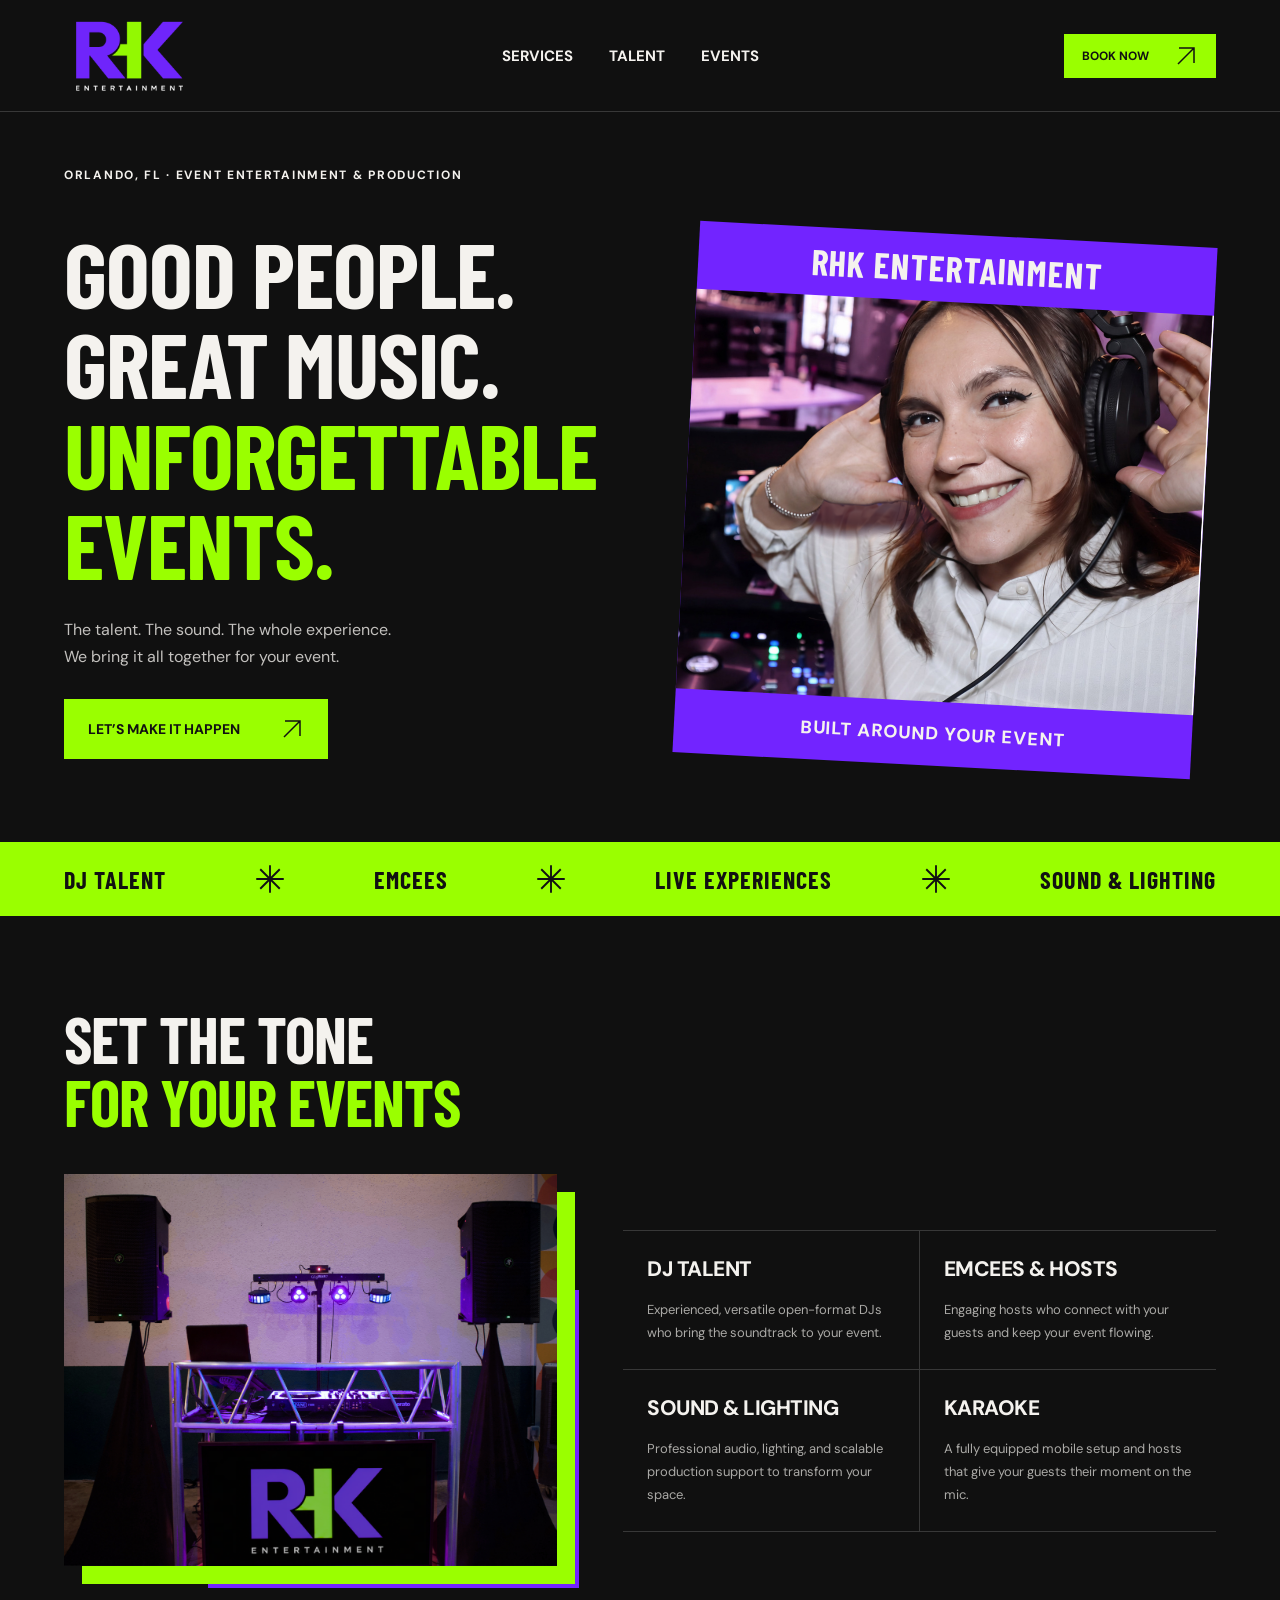
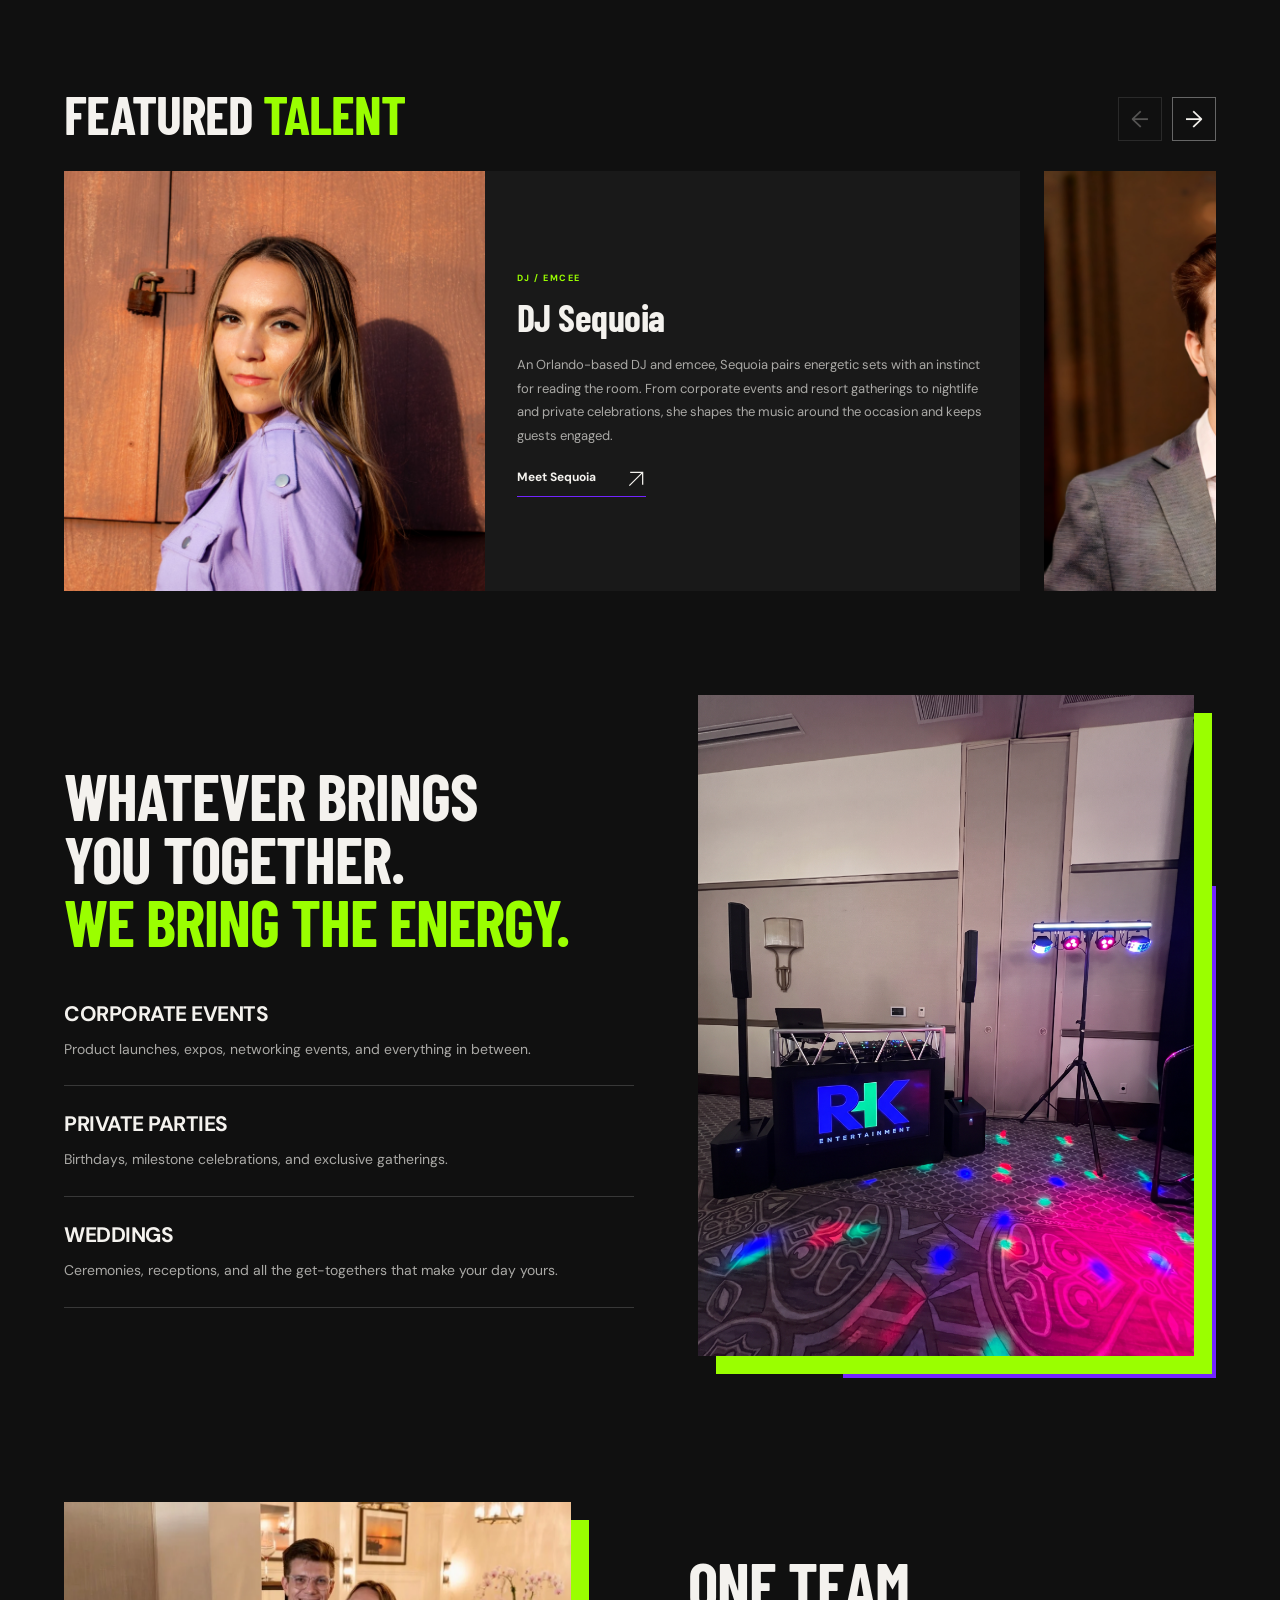
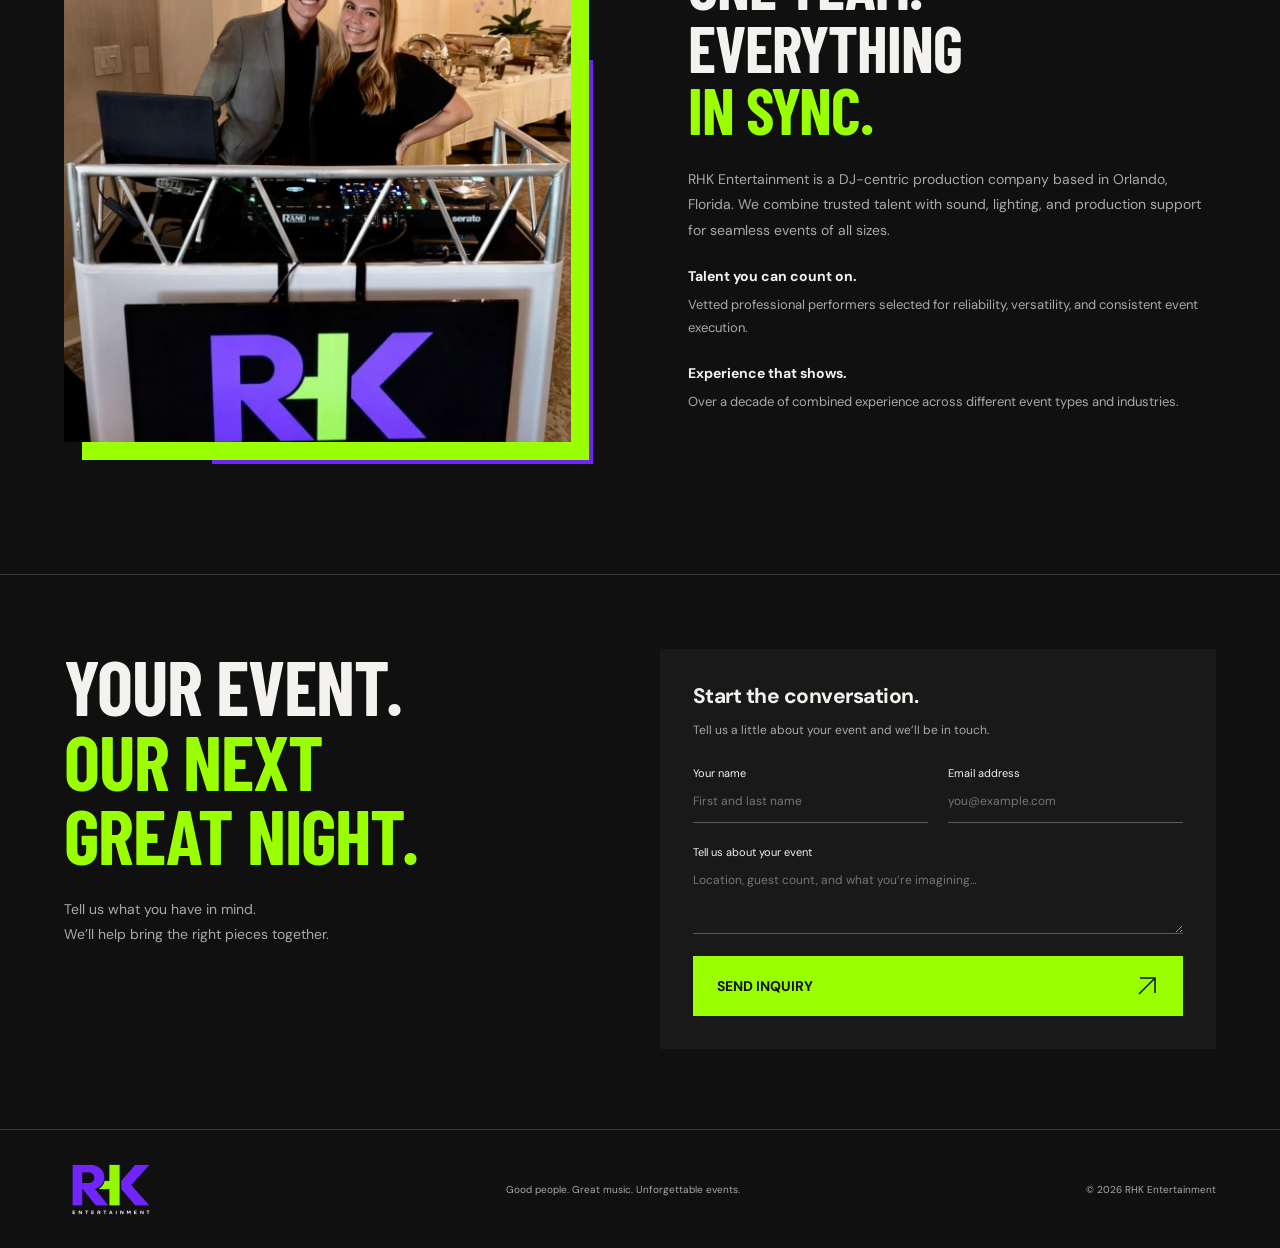
==== commit 7c266231: "Refine services and footer messaging" ====
--- a/index.html
+++ b/index.html
@@ -25,9 +25,9 @@
 <header><a class="brand" href="#home" aria-label="RHK Entertainment home"><img src="assets/logo-white.png" alt="RHK Entertainment"></a><nav aria-label="Main navigation"><a href="#services">SERVICES</a><a href="#talent">TALENT</a><a href="#events">EVENTS</a></nav><a class="button small" href="#contact">BOOK NOW <svg class="icon icon-arrow" viewBox="0 0 24 24" fill="none" stroke="currentColor" stroke-width="1.5" aria-hidden="true" focusable="false"><path d="M4 20 20 4M5 4h15v15"/></svg></a></header>
 <main><section class="hero wrap" id="home"><div class="eyebrow">ORLANDO, FL · EVENT ENTERTAINMENT & PRODUCTION</div><div class="hero-grid"><div><h1>Good people.<br>Great music.<br><em>Unforgettable<br>events.</em></h1><p class="intro">The talent. The sound. The whole experience.<br>We bring it all together for your event.</p><a class="button" href="#contact">LET’S MAKE IT HAPPEN <svg class="icon icon-arrow" viewBox="0 0 24 24" fill="none" stroke="currentColor" stroke-width="1.5" aria-hidden="true" focusable="false"><path d="M4 20 20 4M5 4h15v15"/></svg></a></div><div class="hero-art"><div class="image-top"><span>RHK ENTERTAINMENT</span></div><div class="photo dj" role="img" aria-label="DJ performing at a live event with purple lighting"></div><div class="image-bottom"><span>BUILT AROUND YOUR EVENT</span></div></div></div></section>
 <div class="ticker" aria-label="DJ talent, emcees, live experiences"><span>DJ TALENT</span><svg class="icon icon-star" viewBox="0 0 24 24" fill="none" stroke="currentColor" stroke-width="1.5" aria-hidden="true" focusable="false"><path d="M12 1v22M1 12h22M4.2 4.2l15.6 15.6M4.2 19.8 19.8 4.2"/></svg><span>EMCEES</span><svg class="icon icon-star" viewBox="0 0 24 24" fill="none" stroke="currentColor" stroke-width="1.5" aria-hidden="true" focusable="false"><path d="M12 1v22M1 12h22M4.2 4.2l15.6 15.6M4.2 19.8 19.8 4.2"/></svg><span>LIVE EXPERIENCES</span><svg class="icon icon-star" viewBox="0 0 24 24" fill="none" stroke="currentColor" stroke-width="1.5" aria-hidden="true" focusable="false"><path d="M12 1v22M1 12h22M4.2 4.2l15.6 15.6M4.2 19.8 19.8 4.2"/></svg><span>SOUND & LIGHTING</span></div>
-<section class="wrap services" id="services"><div class="section-head"><div><h2>SET THE MOOD<br><span>FOR YOUR EVENT.</span></h2></div></div><div class="services-layout"><div class="section-photo-frame services-photo-frame"><img class="services-image" src="assets/services-setup.png" alt="RHK Entertainment DJ booth with speakers and purple lighting" loading="lazy"></div><div class="service-grid"><article><h3>DJ TALENT</h3><p>Experienced, versatile open-format DJs who bring the soundtrack to your event.</p></article><article><h3>EMCEES & HOSTS</h3><p>Engaging hosts who connect with your guests and keep your event flowing.</p></article><article><h3>SOUND & LIGHTING</h3><p>Professional audio, lighting, and scalable production support to transform your space.</p></article><article><h3>KARAOKE</h3><p>A fully equipped mobile setup and hosts that give your guests their moment on the mic.</p></article></div></div></section>
+<section class="wrap services" id="services"><div class="section-head"><div><h2>SET THE TONE<br><span>FOR YOUR EVENTS</span></h2></div></div><div class="services-layout"><div class="section-photo-frame services-photo-frame"><img class="services-image" src="assets/services-setup.png" alt="RHK Entertainment DJ booth with speakers and purple lighting" loading="lazy"></div><div class="service-grid"><article><h3>DJ TALENT</h3><p>Experienced, versatile open-format DJs who bring the soundtrack to your event.</p></article><article><h3>EMCEES & HOSTS</h3><p>Engaging hosts who connect with your guests and keep your event flowing.</p></article><article><h3>SOUND & LIGHTING</h3><p>Professional audio, lighting, and scalable production support to transform your space.</p></article><article><h3>KARAOKE</h3><p>A fully equipped mobile setup and hosts that give your guests their moment on the mic.</p></article></div></div></section>
 <section class="wrap talent" id="talent" aria-labelledby="talent-title"><div class="talent-heading"><div><h2 id="talent-title">FEATURED <em>TALENT</em></h2></div><div class="talent-controls"><button type="button" id="talent-prev" aria-label="Previous artist" aria-controls="talent-track">←</button><button type="button" id="talent-next" aria-label="Next artist" aria-controls="talent-track">→</button></div></div><div class="talent-track" id="talent-track" tabindex="0" role="region" aria-label="Featured artists — scroll horizontally"><article class="talent-card"><img class="talent-photo sequoia-photo" src="assets/sequoia-portrait.jpg" alt="DJ Sequoia wearing a purple jacket" loading="lazy" width="2048" height="1737"><div class="talent-bio"><span class="talent-role">DJ / EMCEE</span><h3>DJ Sequoia</h3><p>An Orlando-based DJ and emcee, Sequoia pairs energetic sets with an instinct for reading the room. From corporate events and resort gatherings to nightlife and private celebrations, she shapes the music around the occasion and keeps guests engaged.</p><a href="https://www.djsequoia.com/" target="_blank" rel="noopener noreferrer">Meet Sequoia <svg class="icon icon-arrow" viewBox="0 0 24 24" fill="none" stroke="currentColor" stroke-width="1.5" aria-hidden="true" focusable="false"><path d="M4 20 20 4M5 4h15v15"/></svg></a></div></article><article class="talent-card"><img class="talent-photo alec-photo" src="assets/alec-portrait.png" alt="Alec Jones smiling in a gray suit" loading="lazy" width="1000" height="1000"><div class="talent-bio"><span class="talent-role">EMCEE / HOST</span><h3>Alec Jones</h3><p>Alec Jones is an engaging emcee and host who brings warmth, confidence, and clear communication to every event. He keeps programs moving, connects with the room, and helps create a welcoming experience for guests from the first introduction to the final moment.</p></div></article></div></section>
 <section class="events" id="events"><div class="wrap"><div class="events-grid"><div class="events-copy"><h2>WHATEVER BRINGS<br>YOU TOGETHER.<br><em>WE BRING THE ENERGY.</em></h2><div class="event-list"><article><div><h3>CORPORATE EVENTS</h3><p>Product launches, expos, networking events, and everything in between.</p></div></article><article><div><h3>PRIVATE PARTIES</h3><p>Birthdays, milestone celebrations, and exclusive gatherings.</p></div></article><article><div><h3>WEDDINGS</h3><p>Ceremonies, receptions, and all the get-togethers that make your day yours.</p></div></article></div></div><div class="section-photo-frame events-photo-frame"><img class="events-image" src="assets/events-setup.png" alt="RHK Entertainment event setup with colorful lighting across the dance floor" loading="lazy"></div></div></div></section>
 <section class="wrap about" id="about"><div class="about-images single-about-photo"><div class="photo team-photo" role="img" aria-label="Alec Jones and DJ Sequoia together behind the DJ booth at an event"></div></div><div class="about-copy"><h2>ONE TEAM.<br>EVERYTHING<br><span>IN SYNC.</span></h2><div class="about-text"><p>RHK Entertainment is a DJ-centric production company based in Orlando, Florida. We combine trusted talent with sound, lighting, and production support for seamless events of all sizes.</p><div class="about-point"><b>Talent you can count on.</b><p>Vetted professional performers selected for reliability, versatility, and consistent event execution.</p></div><div class="about-point"><b>Experience that shows.</b><p>Over a decade of combined experience across different event types and industries.</p></div></div></div></section>
 <section class="contact wrap" id="contact"><div><h2>YOUR EVENT.<br><em>OUR NEXT<br>GREAT NIGHT.</em></h2><p>Tell us what you have in mind.<br>We’ll help bring the right pieces together.</p></div><form id="inquiry"><div class="form-top"><h3>Start the conversation.</h3><p>Tell us a little about your event and we’ll be in touch.</p></div><div class="form-row"><label>Your name<input name="name" autocomplete="name" placeholder="First and last name" required></label><label>Email address<input type="email" name="email" autocomplete="email" placeholder="you@example.com" required></label></div><label>Tell us about your event<textarea name="details" rows="3" placeholder="Location, guest count, and what you’re imagining…" required></textarea></label><button class="button" type="submit">SEND INQUIRY <svg class="icon icon-arrow" viewBox="0 0 24 24" fill="none" stroke="currentColor" stroke-width="1.5" aria-hidden="true" focusable="false"><path d="M4 20 20 4M5 4h15v15"/></svg></button><p id="form-status" role="status" aria-live="polite"></p></form></section></main>
-<footer class="wrap"><img src="assets/logo-white.png" alt="RHK Entertainment"><p>Good people. Great music. Unforgettable energy.</p><span>© <span id="year">2026</span> RHK Entertainment</span></footer><script src="script.js?v=contact-5"></script></body></html>
+<footer class="wrap"><img src="assets/logo-white.png" alt="RHK Entertainment"><p>Good people. Great music. Unforgettable events.</p><span>© <span id="year">2026</span> RHK Entertainment</span></footer><script src="script.js?v=contact-5"></script></body></html>
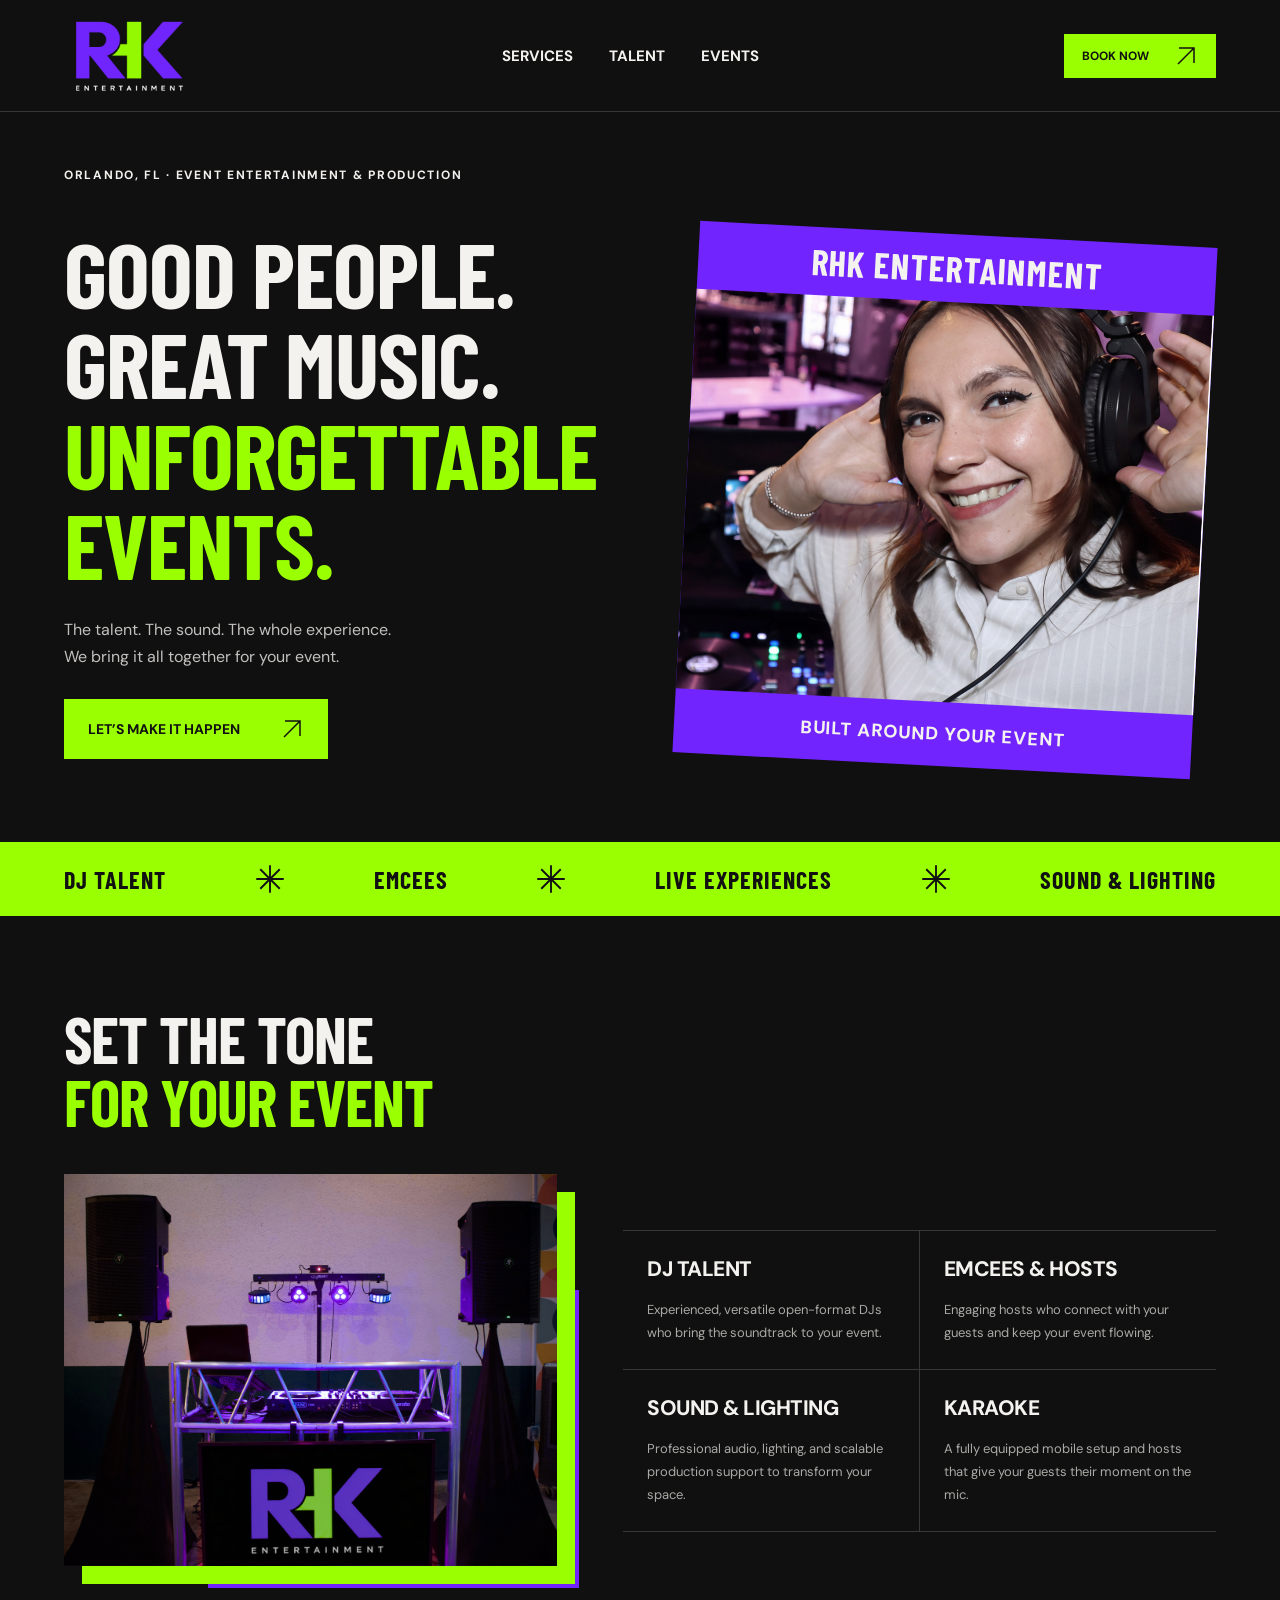
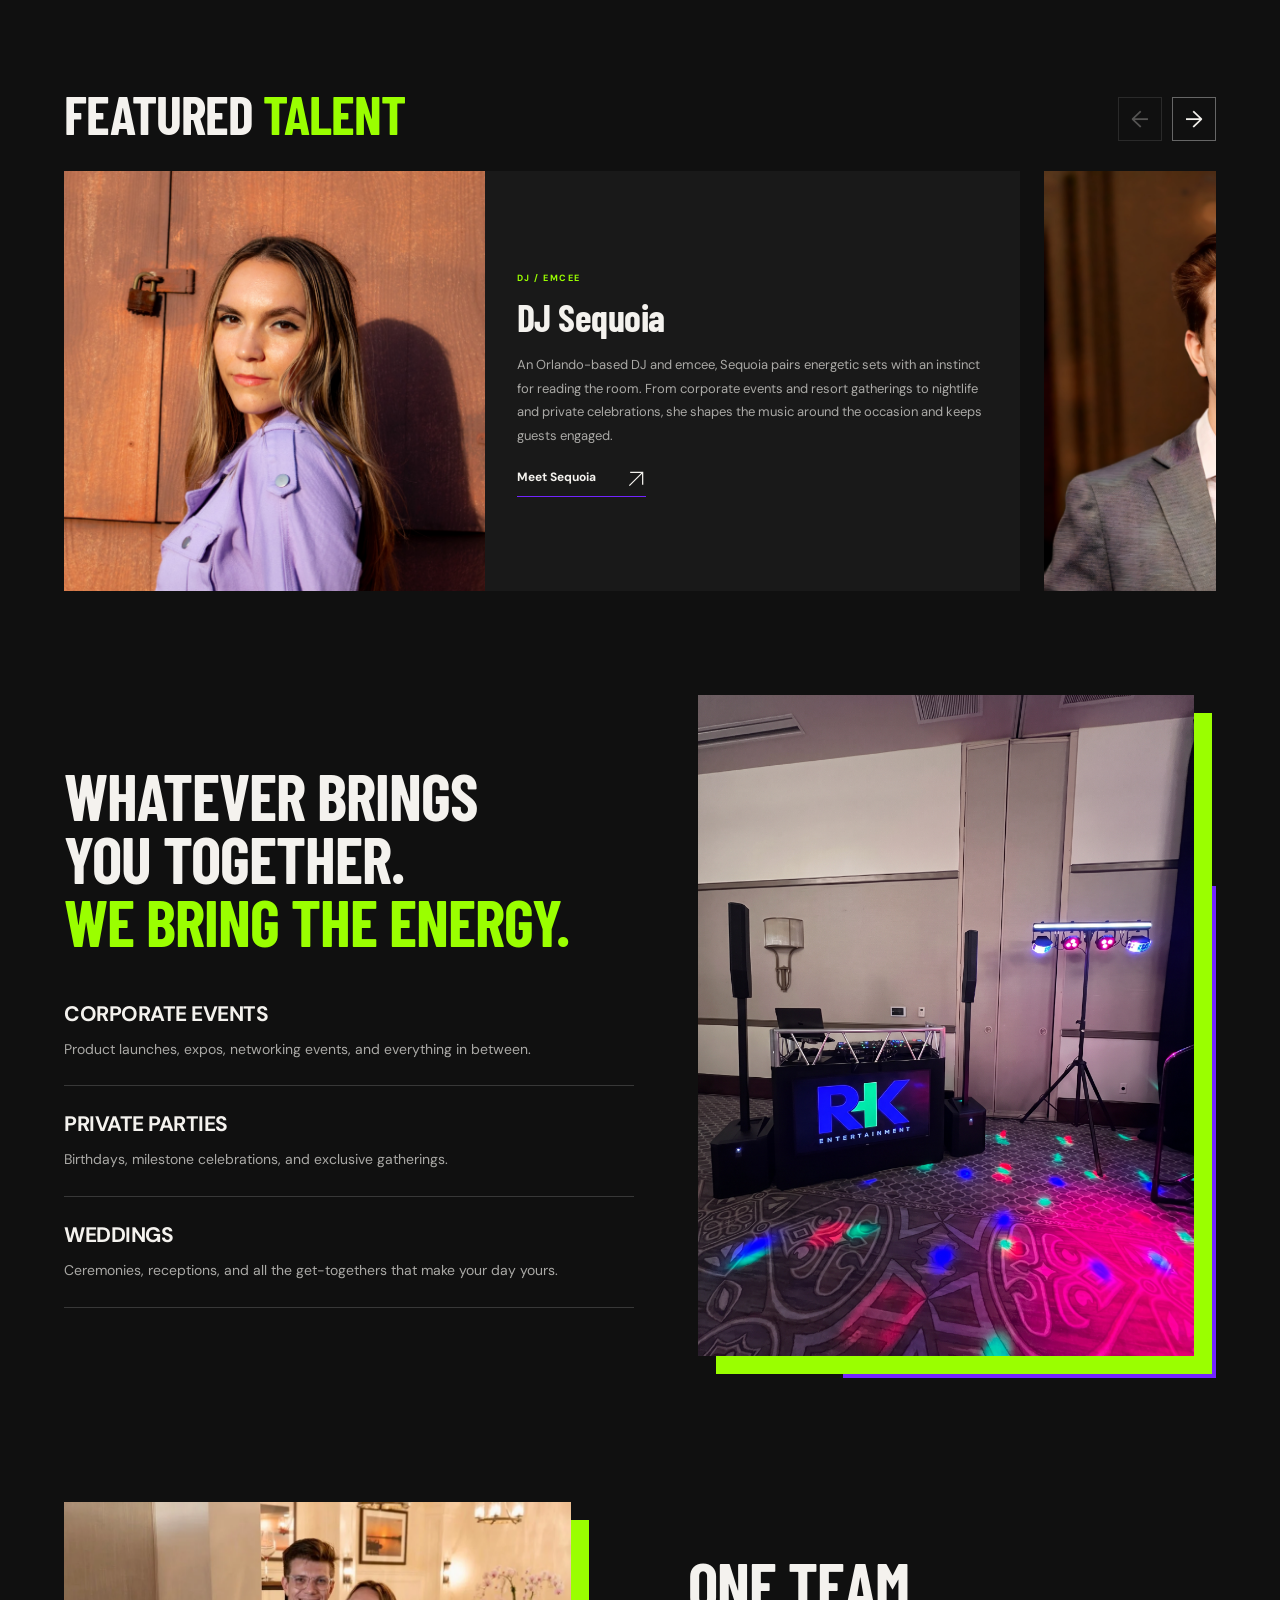
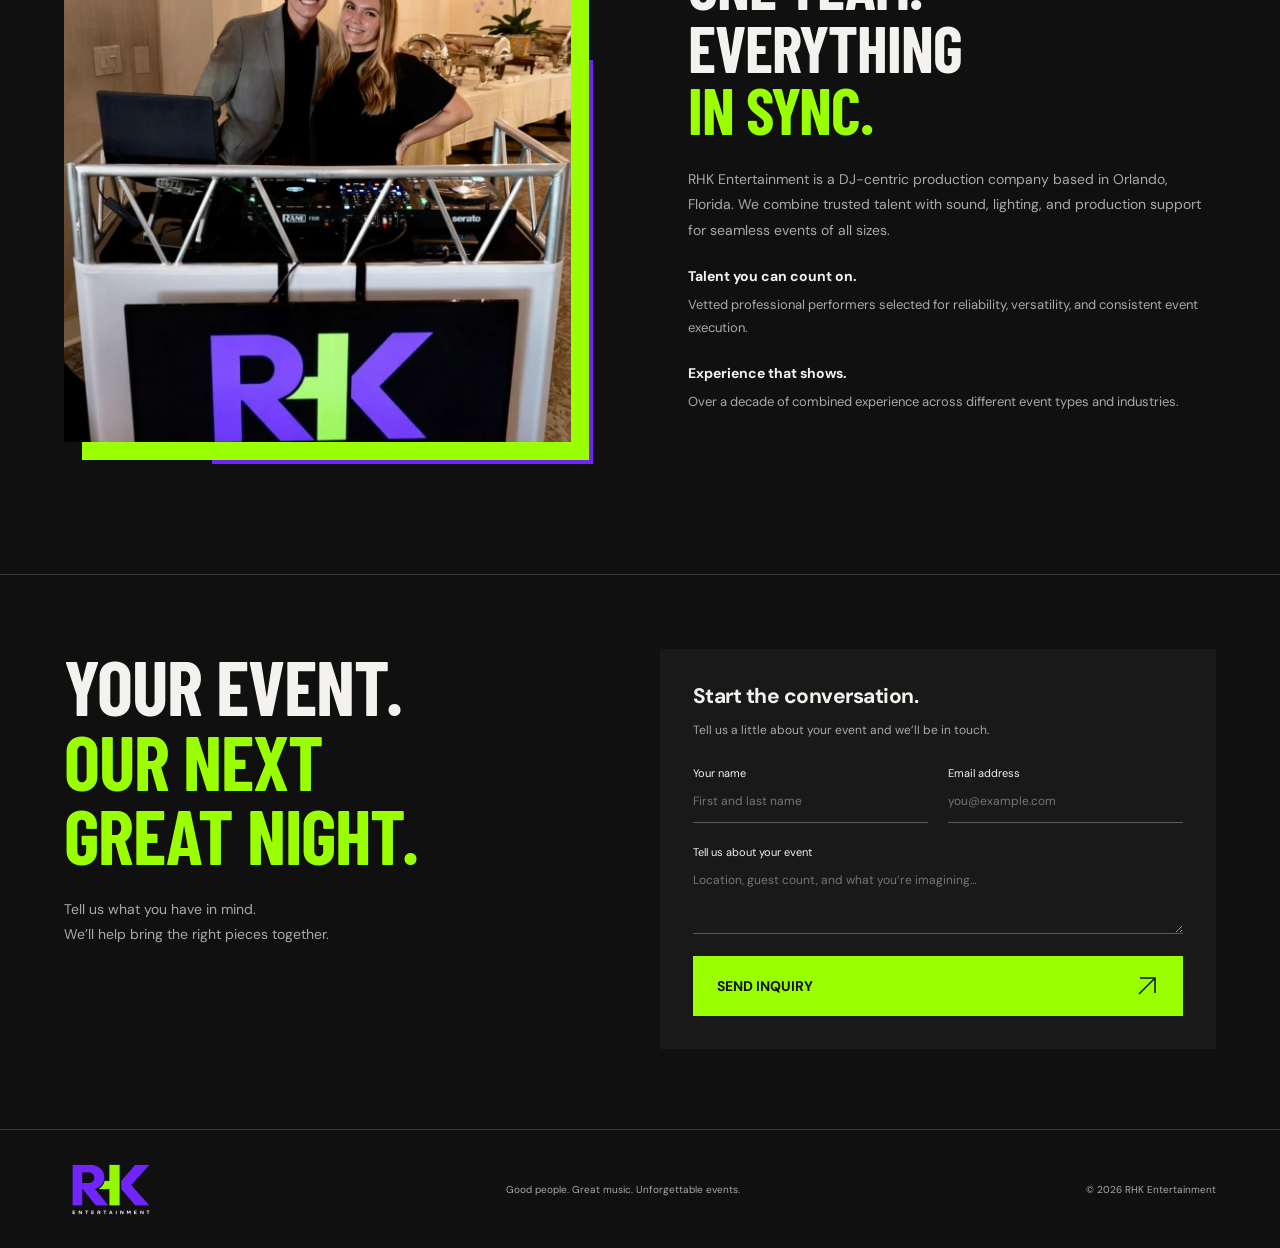
==== commit 06b92ffa: "Use singular event service tagline" ====
--- a/index.html
+++ b/index.html
@@ -25,7 +25,7 @@
 <header><a class="brand" href="#home" aria-label="RHK Entertainment home"><img src="assets/logo-white.png" alt="RHK Entertainment"></a><nav aria-label="Main navigation"><a href="#services">SERVICES</a><a href="#talent">TALENT</a><a href="#events">EVENTS</a></nav><a class="button small" href="#contact">BOOK NOW <svg class="icon icon-arrow" viewBox="0 0 24 24" fill="none" stroke="currentColor" stroke-width="1.5" aria-hidden="true" focusable="false"><path d="M4 20 20 4M5 4h15v15"/></svg></a></header>
 <main><section class="hero wrap" id="home"><div class="eyebrow">ORLANDO, FL · EVENT ENTERTAINMENT & PRODUCTION</div><div class="hero-grid"><div><h1>Good people.<br>Great music.<br><em>Unforgettable<br>events.</em></h1><p class="intro">The talent. The sound. The whole experience.<br>We bring it all together for your event.</p><a class="button" href="#contact">LET’S MAKE IT HAPPEN <svg class="icon icon-arrow" viewBox="0 0 24 24" fill="none" stroke="currentColor" stroke-width="1.5" aria-hidden="true" focusable="false"><path d="M4 20 20 4M5 4h15v15"/></svg></a></div><div class="hero-art"><div class="image-top"><span>RHK ENTERTAINMENT</span></div><div class="photo dj" role="img" aria-label="DJ performing at a live event with purple lighting"></div><div class="image-bottom"><span>BUILT AROUND YOUR EVENT</span></div></div></div></section>
 <div class="ticker" aria-label="DJ talent, emcees, live experiences"><span>DJ TALENT</span><svg class="icon icon-star" viewBox="0 0 24 24" fill="none" stroke="currentColor" stroke-width="1.5" aria-hidden="true" focusable="false"><path d="M12 1v22M1 12h22M4.2 4.2l15.6 15.6M4.2 19.8 19.8 4.2"/></svg><span>EMCEES</span><svg class="icon icon-star" viewBox="0 0 24 24" fill="none" stroke="currentColor" stroke-width="1.5" aria-hidden="true" focusable="false"><path d="M12 1v22M1 12h22M4.2 4.2l15.6 15.6M4.2 19.8 19.8 4.2"/></svg><span>LIVE EXPERIENCES</span><svg class="icon icon-star" viewBox="0 0 24 24" fill="none" stroke="currentColor" stroke-width="1.5" aria-hidden="true" focusable="false"><path d="M12 1v22M1 12h22M4.2 4.2l15.6 15.6M4.2 19.8 19.8 4.2"/></svg><span>SOUND & LIGHTING</span></div>
-<section class="wrap services" id="services"><div class="section-head"><div><h2>SET THE TONE<br><span>FOR YOUR EVENTS</span></h2></div></div><div class="services-layout"><div class="section-photo-frame services-photo-frame"><img class="services-image" src="assets/services-setup.png" alt="RHK Entertainment DJ booth with speakers and purple lighting" loading="lazy"></div><div class="service-grid"><article><h3>DJ TALENT</h3><p>Experienced, versatile open-format DJs who bring the soundtrack to your event.</p></article><article><h3>EMCEES & HOSTS</h3><p>Engaging hosts who connect with your guests and keep your event flowing.</p></article><article><h3>SOUND & LIGHTING</h3><p>Professional audio, lighting, and scalable production support to transform your space.</p></article><article><h3>KARAOKE</h3><p>A fully equipped mobile setup and hosts that give your guests their moment on the mic.</p></article></div></div></section>
+<section class="wrap services" id="services"><div class="section-head"><div><h2>SET THE TONE<br><span>FOR YOUR EVENT</span></h2></div></div><div class="services-layout"><div class="section-photo-frame services-photo-frame"><img class="services-image" src="assets/services-setup.png" alt="RHK Entertainment DJ booth with speakers and purple lighting" loading="lazy"></div><div class="service-grid"><article><h3>DJ TALENT</h3><p>Experienced, versatile open-format DJs who bring the soundtrack to your event.</p></article><article><h3>EMCEES & HOSTS</h3><p>Engaging hosts who connect with your guests and keep your event flowing.</p></article><article><h3>SOUND & LIGHTING</h3><p>Professional audio, lighting, and scalable production support to transform your space.</p></article><article><h3>KARAOKE</h3><p>A fully equipped mobile setup and hosts that give your guests their moment on the mic.</p></article></div></div></section>
 <section class="wrap talent" id="talent" aria-labelledby="talent-title"><div class="talent-heading"><div><h2 id="talent-title">FEATURED <em>TALENT</em></h2></div><div class="talent-controls"><button type="button" id="talent-prev" aria-label="Previous artist" aria-controls="talent-track">←</button><button type="button" id="talent-next" aria-label="Next artist" aria-controls="talent-track">→</button></div></div><div class="talent-track" id="talent-track" tabindex="0" role="region" aria-label="Featured artists — scroll horizontally"><article class="talent-card"><img class="talent-photo sequoia-photo" src="assets/sequoia-portrait.jpg" alt="DJ Sequoia wearing a purple jacket" loading="lazy" width="2048" height="1737"><div class="talent-bio"><span class="talent-role">DJ / EMCEE</span><h3>DJ Sequoia</h3><p>An Orlando-based DJ and emcee, Sequoia pairs energetic sets with an instinct for reading the room. From corporate events and resort gatherings to nightlife and private celebrations, she shapes the music around the occasion and keeps guests engaged.</p><a href="https://www.djsequoia.com/" target="_blank" rel="noopener noreferrer">Meet Sequoia <svg class="icon icon-arrow" viewBox="0 0 24 24" fill="none" stroke="currentColor" stroke-width="1.5" aria-hidden="true" focusable="false"><path d="M4 20 20 4M5 4h15v15"/></svg></a></div></article><article class="talent-card"><img class="talent-photo alec-photo" src="assets/alec-portrait.png" alt="Alec Jones smiling in a gray suit" loading="lazy" width="1000" height="1000"><div class="talent-bio"><span class="talent-role">EMCEE / HOST</span><h3>Alec Jones</h3><p>Alec Jones is an engaging emcee and host who brings warmth, confidence, and clear communication to every event. He keeps programs moving, connects with the room, and helps create a welcoming experience for guests from the first introduction to the final moment.</p></div></article></div></section>
 <section class="events" id="events"><div class="wrap"><div class="events-grid"><div class="events-copy"><h2>WHATEVER BRINGS<br>YOU TOGETHER.<br><em>WE BRING THE ENERGY.</em></h2><div class="event-list"><article><div><h3>CORPORATE EVENTS</h3><p>Product launches, expos, networking events, and everything in between.</p></div></article><article><div><h3>PRIVATE PARTIES</h3><p>Birthdays, milestone celebrations, and exclusive gatherings.</p></div></article><article><div><h3>WEDDINGS</h3><p>Ceremonies, receptions, and all the get-togethers that make your day yours.</p></div></article></div></div><div class="section-photo-frame events-photo-frame"><img class="events-image" src="assets/events-setup.png" alt="RHK Entertainment event setup with colorful lighting across the dance floor" loading="lazy"></div></div></div></section>
 <section class="wrap about" id="about"><div class="about-images single-about-photo"><div class="photo team-photo" role="img" aria-label="Alec Jones and DJ Sequoia together behind the DJ booth at an event"></div></div><div class="about-copy"><h2>ONE TEAM.<br>EVERYTHING<br><span>IN SYNC.</span></h2><div class="about-text"><p>RHK Entertainment is a DJ-centric production company based in Orlando, Florida. We combine trusted talent with sound, lighting, and production support for seamless events of all sizes.</p><div class="about-point"><b>Talent you can count on.</b><p>Vetted professional performers selected for reliability, versatility, and consistent event execution.</p></div><div class="about-point"><b>Experience that shows.</b><p>Over a decade of combined experience across different event types and industries.</p></div></div></div></section>
